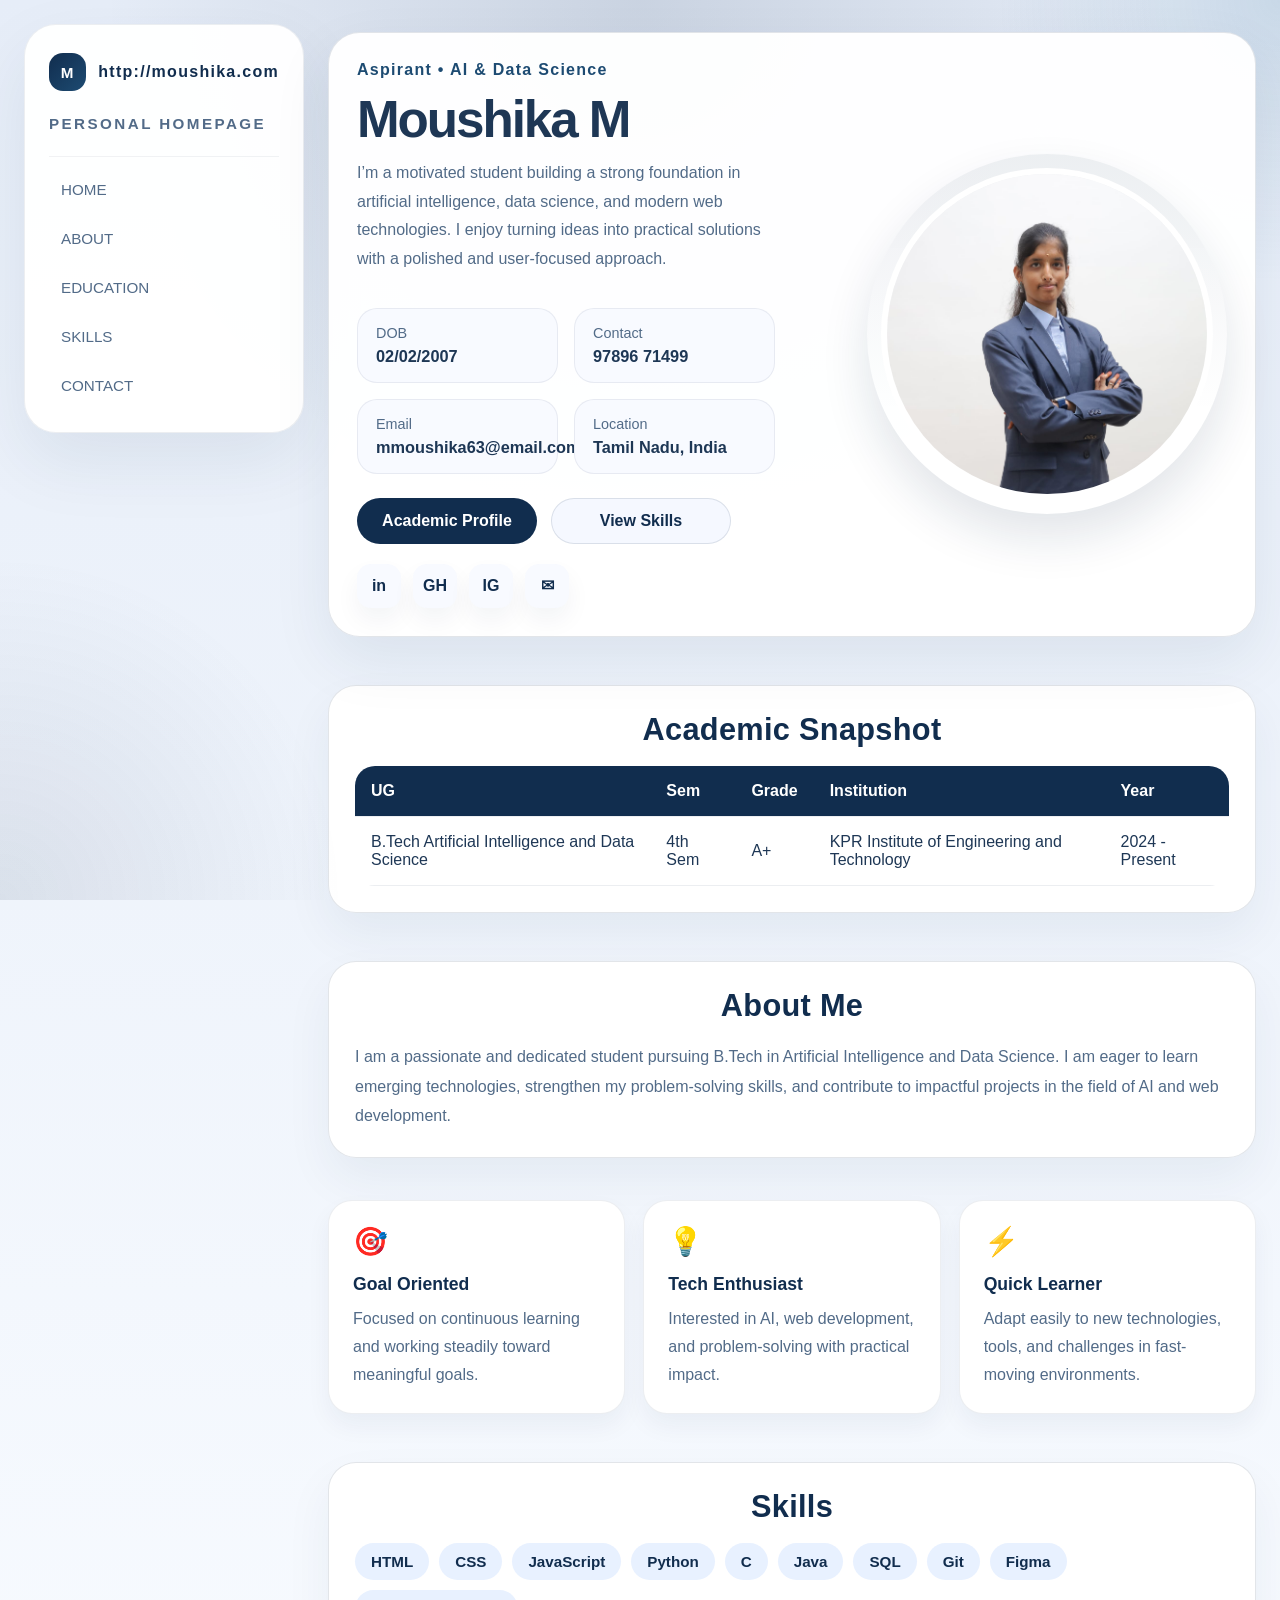
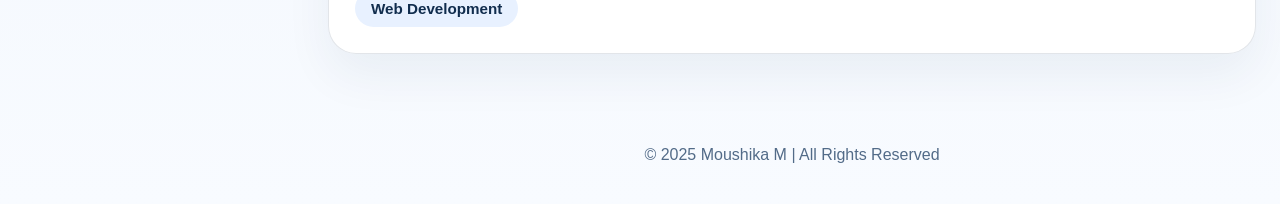
==== index.html @ b2a22f79 "initial" ====
<!DOCTYPE html>
<html lang="en">
<head>
  <meta charset="UTF-8">
  <meta name="viewport" content="width=device-width, initial-scale=1.0, viewport-fit=cover">
  <title>http://moushika.com | Moushika M</title>
  <link rel="canonical" href="http://moushika.com/">
  <meta property="og:url" content="http://moushika.com/">
  <link rel="stylesheet" href="style.css">
</head>
<body>
  <div class="app-shell">
    <aside class="side-panel">
      <div class="brand">
        <span class="brand-icon">M</span>
        <span>http://moushika.com</span>
      </div>
      <div class="profile-title">PERSONAL HOMEPAGE</div>
      <nav class="main-nav">
        <a href="#home">HOME</a>
        <a href="#about">ABOUT</a>
        <a href="#education">EDUCATION</a>
        <a href="#skills">SKILLS</a>
        <a href="#contact">CONTACT</a>
      </nav>
    </aside>

    <main class="page-wrapper">
      <section class="hero" id="home">
        <div class="hero-copy">
          <div class="hero-label">Aspirant • AI & Data Science</div>
          <h1>Moushika M</h1>
          <p class="hero-summary">
            I’m a motivated student building a strong foundation in artificial intelligence,
            data science, and modern web technologies. I enjoy turning ideas into practical
            solutions with a polished and user-focused approach.
          </p>
          <div class="profile-meta">
            <div class="meta-row">
              <span class="meta-title">DOB</span>
              <span class="meta-value">02/02/2007</span>
            </div>
            <div class="meta-row">
              <span class="meta-title">Contact</span>
              <span class="meta-value">97896 71499</span>
            </div>
            <div class="meta-row">
              <span class="meta-title">Email</span>
              <span class="meta-value">mmoushika63@email.com</span>
            </div>
            <div class="meta-row">
              <span class="meta-title">Location</span>
              <span class="meta-value">Tamil Nadu, India</span>
            </div>
          </div>

          <div class="hero-actions">
            <a href="#education" class="button">Academic Profile</a>
            <a href="#skills" class="button button-secondary">View Skills</a>
          </div>

          <div class="social-list">
            <a href="https://www.linkedin.com/in/moushika-m-49454b331?utm_source=share_via&utm_content=profile&utm_medium=member_android" target="_blank" rel="noopener noreferrer" aria-label="LinkedIn">in</a>
            <a href="https://github.com/Moushika652" target="_blank" rel="noopener noreferrer" aria-label="GitHub">GH</a>
            <a href="https://www.instagram.com/" target="_blank" rel="noopener noreferrer" aria-label="Instagram">IG</a>
            <a href="mailto:mmoushika63@email.com" aria-label="Email">✉</a>
          </div>
        </div>

        <div class="hero-photo">
          <div class="photo-frame">
            <img src="profile.jpeg" alt="Profile Picture">
          </div>
        </div>
      </section>

      <section class="education-card" id="education">
        <div class="section-head">
          <h2>Academic Snapshot</h2>
        </div>
        <div class="education-table-wrap">
          <table>
            <thead>
              <tr>
                <th>UG</th>
                <th>Sem</th>
                <th>Grade</th>
                <th>Institution</th>
                <th>Year</th>
              </tr>
            </thead>
            <tbody>
              <tr>
                <td>B.Tech Artificial Intelligence and Data Science</td>
                <td>4th Sem</td>
                <td>A+</td>
                <td>KPR Institute of Engineering and Technology</td>
                <td>2024 - Present</td>
              </tr>
            </tbody>
          </table>
        </div>
      </section>

      <section class="about-card" id="about">
        <div class="section-head">
          <h2>About Me</h2>
        </div>
        <p>
          I am a passionate and dedicated student pursuing B.Tech in Artificial Intelligence and
          Data Science. I am eager to learn emerging technologies, strengthen my problem-solving
          skills, and contribute to impactful projects in the field of AI and web development.
        </p>
      </section>

      <section class="highlights-section">
        <div class="highlight-card">
          <div class="highlight-icon">🎯</div>
          <h3>Goal Oriented</h3>
          <p>Focused on continuous learning and working steadily toward meaningful goals.</p>
        </div>
        <div class="highlight-card">
          <div class="highlight-icon">💡</div>
          <h3>Tech Enthusiast</h3>
          <p>Interested in AI, web development, and problem-solving with practical impact.</p>
        </div>
        <div class="highlight-card">
          <div class="highlight-icon">⚡</div>
          <h3>Quick Learner</h3>
          <p>Adapt easily to new technologies, tools, and challenges in fast-moving environments.</p>
        </div>
      </section>

      <section class="skills-card" id="skills">
        <div class="section-head">
          <h2>Skills</h2>
        </div>
        <div class="skills-list">
          <span>HTML</span>
          <span>CSS</span>
          <span>JavaScript</span>
          <span>Python</span>
          <span>C</span>
          <span>Java</span>
          <span>SQL</span>
          <span>Git</span>
          <span>Figma</span>
          <span>Web Development</span>
        </div>
      </section>

      <footer class="footer" id="contact">
        <p>© 2025 Moushika M | All Rights Reserved</p>
      </footer>
    </main>
  </div>
</body>
</html>
---- style.css ----
﻿* {
  box-sizing: border-box;
}

:root {
  color-scheme: dark;
  --panel: rgba(255, 255, 255, 0.96);
  --panel-strong: #ffffff;
  --accent: #112d4e;
  --accent-soft: #1d4b72;
  --text: #1e3755;
  --muted: #526b88;
  --border: rgba(17, 45, 78, 0.12);
}

html {
  scroll-behavior: smooth;
}

body {
  margin: 0;
  min-height: 100vh;
  background: radial-gradient(circle at top, rgba(29, 53, 87, 0.14), transparent 28%),
              linear-gradient(180deg, #e6edf8 0%, #f8fbff 100%);
  font-family: "Segoe UI", Tahoma, Geneva, Verdana, sans-serif;
  color: var(--text);
}

body::before {
  content: "";
  position: fixed;
  inset: 0;
  background: radial-gradient(circle at top right, rgba(69, 123, 157, 0.18), transparent 18%),
              radial-gradient(circle at bottom left, rgba(29, 53, 87, 0.1), transparent 22%);
  pointer-events: none;
}

.app-shell {
  display: grid;
  grid-template-columns: minmax(220px, 280px) 1fr;
  gap: 24px;
  min-height: 100vh;
  padding: 24px;
  width: 100%;
  max-width: 1440px;
  margin: 0 auto;
}

.side-panel {
  position: sticky;
  top: 24px;
  align-self: start;
  display: flex;
  flex-direction: column;
  justify-content: flex-start;
  gap: 24px;
  padding: 28px 24px;
  border-radius: 32px;
  background: rgba(255, 255, 255, 0.96);
  border: 1px solid rgba(17, 45, 78, 0.08);
  box-shadow: 0 28px 70px rgba(17, 45, 78, 0.08);
}

.brand {
  display: flex;
  align-items: center;
  gap: 12px;
  font-weight: 700;
  letter-spacing: 0.08em;
  color: var(--accent);
  min-width: 180px;
}

.profile-title {
  font-size: 0.95rem;
  font-weight: 700;
  letter-spacing: 0.16em;
  color: var(--muted);
  text-transform: uppercase;
}

.brand-icon {
  display: inline-flex;
  align-items: center;
  justify-content: center;
  width: 38px;
  height: 38px;
  border-radius: 14px;
  background: linear-gradient(135deg, var(--accent), var(--accent-soft));
  color: #fff;
  font-size: 0.95rem;
}

.main-nav {
  display: flex;
  flex-direction: column;
  align-items: flex-start;
  gap: 12px;
  width: 100%;
  padding-top: 14px;
  border-top: 1px solid rgba(17, 45, 78, 0.06);
}

.main-nav a {
  color: var(--muted);
  text-decoration: none;
  font-size: 0.95rem;
  padding: 10px 12px;
  border-radius: 999px;
  transition: background 0.25s ease, color 0.25s ease;
}

.main-nav a:hover,
.main-nav a:focus-visible {
  background: rgba(29, 53, 87, 0.08);
  color: var(--accent);
}

.page-wrapper {
  width: 100%;
  padding: 0;
  display: flex;
  flex-direction: column;
  gap: 24px;
}

.hero {
  display: flex;
  flex-direction: row;
  gap: 32px;
  align-items: center;
  justify-content: space-between;
  padding: 28px;
  border-radius: 32px;
  background: var(--panel);
  border: 1px solid var(--border);
  box-shadow: 0 24px 60px rgba(17, 45, 78, 0.08);
  position: relative;
  z-index: 3;
  margin-top: 8px;
}

.hero-copy {
  display: flex;
  flex-direction: column;
  align-items: flex-start;
  text-align: left;
  flex: 1;
}

.hero-photo {
  display: flex;
  justify-content: flex-end;
  width: min(100%, 420px);
}

.photo-frame {
  width: 100%;
  max-width: 360px;
}

.hero-copy .hero-label {
  display: inline-flex;
  align-items: center;
  gap: 10px;
  margin-bottom: 14px;
  color: var(--accent-soft);
  font-weight: 700;
  letter-spacing: 0.08em;
}

.hero h1 {
  margin: 0 0 12px;
  font-size: clamp(2.6rem, 4vw, 4.1rem);
  line-height: 1.05;
  letter-spacing: -0.04em;
}

.hero-summary {
  margin: 0 0 20px;
  font-size: 1rem;
  line-height: 1.8;
  color: var(--muted);
  max-width: 64ch;
}

.profile-meta {
  display: grid;
  grid-template-columns: repeat(2, minmax(0, 1fr));
  gap: 16px;
  margin: 14px 0 24px;
}

.meta-row {
  display: grid;
  gap: 6px;
  padding: 16px 18px;
  border-radius: 20px;
  background: #f8faff;
  border: 1px solid rgba(29, 53, 87, 0.08);
}

.meta-title {
  color: var(--muted);
  font-size: 0.9rem;
}

.meta-value {
  font-weight: 700;
  font-size: 1.02rem;
}

.hero-actions {
  display: flex;
  gap: 14px;
  flex-wrap: wrap;
  margin-bottom: 20px;
}

.button {
  display: inline-flex;
  align-items: center;
  justify-content: center;
  min-width: 180px;
  padding: 13px 20px;
  border-radius: 999px;
  text-decoration: none;
  font-weight: 700;
  background: var(--accent);
  color: #fff;
  transition: transform 0.25s ease, background 0.25s ease;
}

.button:hover {
  background: #163352;
  transform: translateY(-2px);
}

.button-secondary {
  background: #f5f8ff;
  color: var(--accent);
  border: 1px solid rgba(17, 45, 78, 0.12);
}

.button-secondary:hover {
  background: #e8f1ff;
}

.social-list {
  display: flex;
  flex-wrap: wrap;
  gap: 12px;
}

.social-list a {
  display: inline-flex;
  align-items: center;
  justify-content: center;
  width: 44px;
  height: 44px;
  border-radius: 14px;
  background: #f8faff;
  color: var(--accent);
  text-decoration: none;
  font-weight: 700;
  box-shadow: 0 12px 24px rgba(17, 45, 78, 0.05);
  transition: transform 0.2s ease, box-shadow 0.2s ease;
}

.social-list a:hover,
.social-list a:focus-visible {
  transform: translateY(-2px);
  box-shadow: 0 14px 28px rgba(17, 45, 78, 0.08);
}

.hero-photo {
  display: flex;
  justify-content: flex-end;
  width: min(100%, 420px);
}

.photo-frame {
  width: 100%;
  max-width: 360px;
  aspect-ratio: 1 / 1;
  border-radius: 50%;
  padding: 14px;
  background: linear-gradient(180deg, rgba(29, 53, 87, 0.08), transparent 72%);
  display: grid;
  place-items: center;
  box-shadow: 0 24px 48px rgba(17, 45, 78, 0.12);
}

.photo-frame img {
  width: 100%;
  height: 100%;
  object-fit: cover;
  border-radius: 50%;
  border: 6px solid #fff;
}

.section-head {
  display: flex;
  align-items: center;
  justify-content: center;
  gap: 14px;
  margin-bottom: 18px;
}

.section-head h2 {
  margin: 0;
  font-size: clamp(1.7rem, 2.4vw, 2.1rem);
  letter-spacing: 0.01em;
  color: var(--accent);
}

.education-card,
.about-card,
.skills-card {
  margin-top: 24px;
  padding: 26px;
  background: var(--panel);
  border: 1px solid var(--border);
  border-radius: 28px;
  box-shadow: 0 22px 48px rgba(17, 45, 78, 0.06);
}

.education-table-wrap {
  overflow-x: auto;
  border-radius: 20px;
}

table {
  width: 100%;
  border-collapse: collapse;
  min-width: 0;
}

th,
td {
  padding: 16px;
  text-align: left;
  border-bottom: 1px solid rgba(17, 45, 78, 0.08);
}

th {
  background: var(--accent);
  color: #fff;
  font-weight: 600;
}

td {
  background: #fff;
  color: var(--text);
}

.about-card p {
  margin: 0;
  font-size: 1rem;
  line-height: 1.85;
  color: var(--muted);
}

.highlights-section {
  display: grid;
  grid-template-columns: repeat(3, minmax(0, 1fr));
  gap: 18px;
  margin-top: 18px;
}

.highlight-card {
  padding: 24px;
  border-radius: 24px;
  background: #fff;
  border: 1px solid rgba(17, 45, 78, 0.08);
  box-shadow: 0 12px 24px rgba(17, 45, 78, 0.05);
}

.highlight-icon {
  font-size: 1.75rem;
  margin-bottom: 16px;
}

.highlight-card h3 {
  margin: 0 0 10px;
  font-size: 1.1rem;
  color: var(--accent);
}

.highlight-card p {
  margin: 0;
  color: var(--muted);
  line-height: 1.75;
}

.skills-list {
  display: flex;
  flex-wrap: wrap;
  gap: 10px;
  margin-top: 10px;
}

.skills-list span {
  display: inline-flex;
  align-items: center;
  justify-content: center;
  padding: 10px 16px;
  background: #e8f1ff;
  color: var(--accent);
  border-radius: 999px;
  font-weight: 700;
  font-size: 0.95rem;
}

.footer {
  margin-top: 36px;
  text-align: center;
  padding-top: 16px;
  color: var(--muted);
}

@media (max-width: 1080px) {
  .app-shell {
    grid-template-columns: 1fr;
    padding: 16px;
  }

  .side-panel {
    position: relative;
    top: 0;
    width: 100%;
    max-width: none;
    min-height: auto;
    margin-bottom: 24px;
  }

  .hero {
    flex-direction: column;
    align-items: flex-start;
  }

  .hero-photo {
    max-width: 100%;
    justify-content: center;
  }

  .photo-frame {
    max-width: 320px;
  }

  .profile-meta {
    grid-template-columns: 1fr;
  }

  .education-card,
  .about-card,
  .skills-card,
  .highlights-section {
    margin-left: 0;
  }
}

@media (max-width: 720px) {
  .hero {
    padding: 22px;
  }

  .hero-summary {
    max-width: 100%;
  }

  .main-nav a {
    width: 100%;
    padding: 12px 14px;
  }

  .profile-meta {
    gap: 12px;
  }

  .section-head h2 {
    font-size: 1.6rem;
  }

  .skills-list {
    gap: 8px;
  }

  .photo-frame {
    width: 240px;
  }
}

@media (max-width: 480px) {
  .app-shell {
    padding: 12px;
  }

  .side-panel {
    padding: 20px;
  }

  .hero {
    padding: 20px;
    gap: 20px;
  }

  .button,
  .button-secondary {
    width: 100%;
  }

  .hero h1 {
    font-size: 2rem;
  }

  .photo-frame {
    width: 200px;
  }
}

@media (max-width: 960px) {
  .app-shell {
    display: block;
    padding: 16px;
  }

  .side-panel {
    position: relative;
    top: 0;
    width: 100%;
    margin-bottom: 24px;
  }

  .hero {
    flex-direction: column;
    align-items: flex-start;
  }

  .hero-photo {
    max-width: 100%;
    justify-content: center;
  }

  .photo-frame {
    max-width: 320px;
  }

  .profile-meta {
    grid-template-columns: 1fr;
  }

  .education-card,
  .about-card,
  .skills-card,
  .highlights-section {
    margin-left: 0;
  }
}

@media (max-width: 720px) {
  .main-nav {
    width: 100%;
  }

  .education-card,
  .about-card,
  .skills-card,
  .highlights-section {
    margin-top: 16px;
  }

  .page-wrapper {
    padding: 18px 16px 36px;
  }

  .hero {
    padding: 22px;
  }

  .hero-actions {
    flex-direction: column;
    align-items: stretch;
  }

  .button,
  .button-secondary {
    width: 100%;
  }

  .photo-frame {
    width: 260px;
  }
}

@media (max-width: 560px) {
  .page-wrapper {
    padding: 16px 12px 28px;
  }

  .hero h1 {
    font-size: 2.4rem;
  }

  .section-head h2 {
    font-size: 1.7rem;
  }

  .hero-actions {
    gap: 12px;
  }

  .main-nav a {
    padding: 10px 10px;
    font-size: 0.88rem;
  }

  .photo-frame {
    width: 220px;
  }

  th,
  td {
    padding: 14px 12px;
  }
}

@media (max-width: 480px) {
  .app-shell {
    padding: 12px;
  }

  .side-panel {
    padding: 20px;
  }

  .hero {
    padding: 20px;
    gap: 20px;
  }

  .button,
  .button-secondary {
    width: 100%;
  }

  .hero h1 {
    font-size: 2rem;
  }

  .photo-frame {
    width: 200px;
  }
}
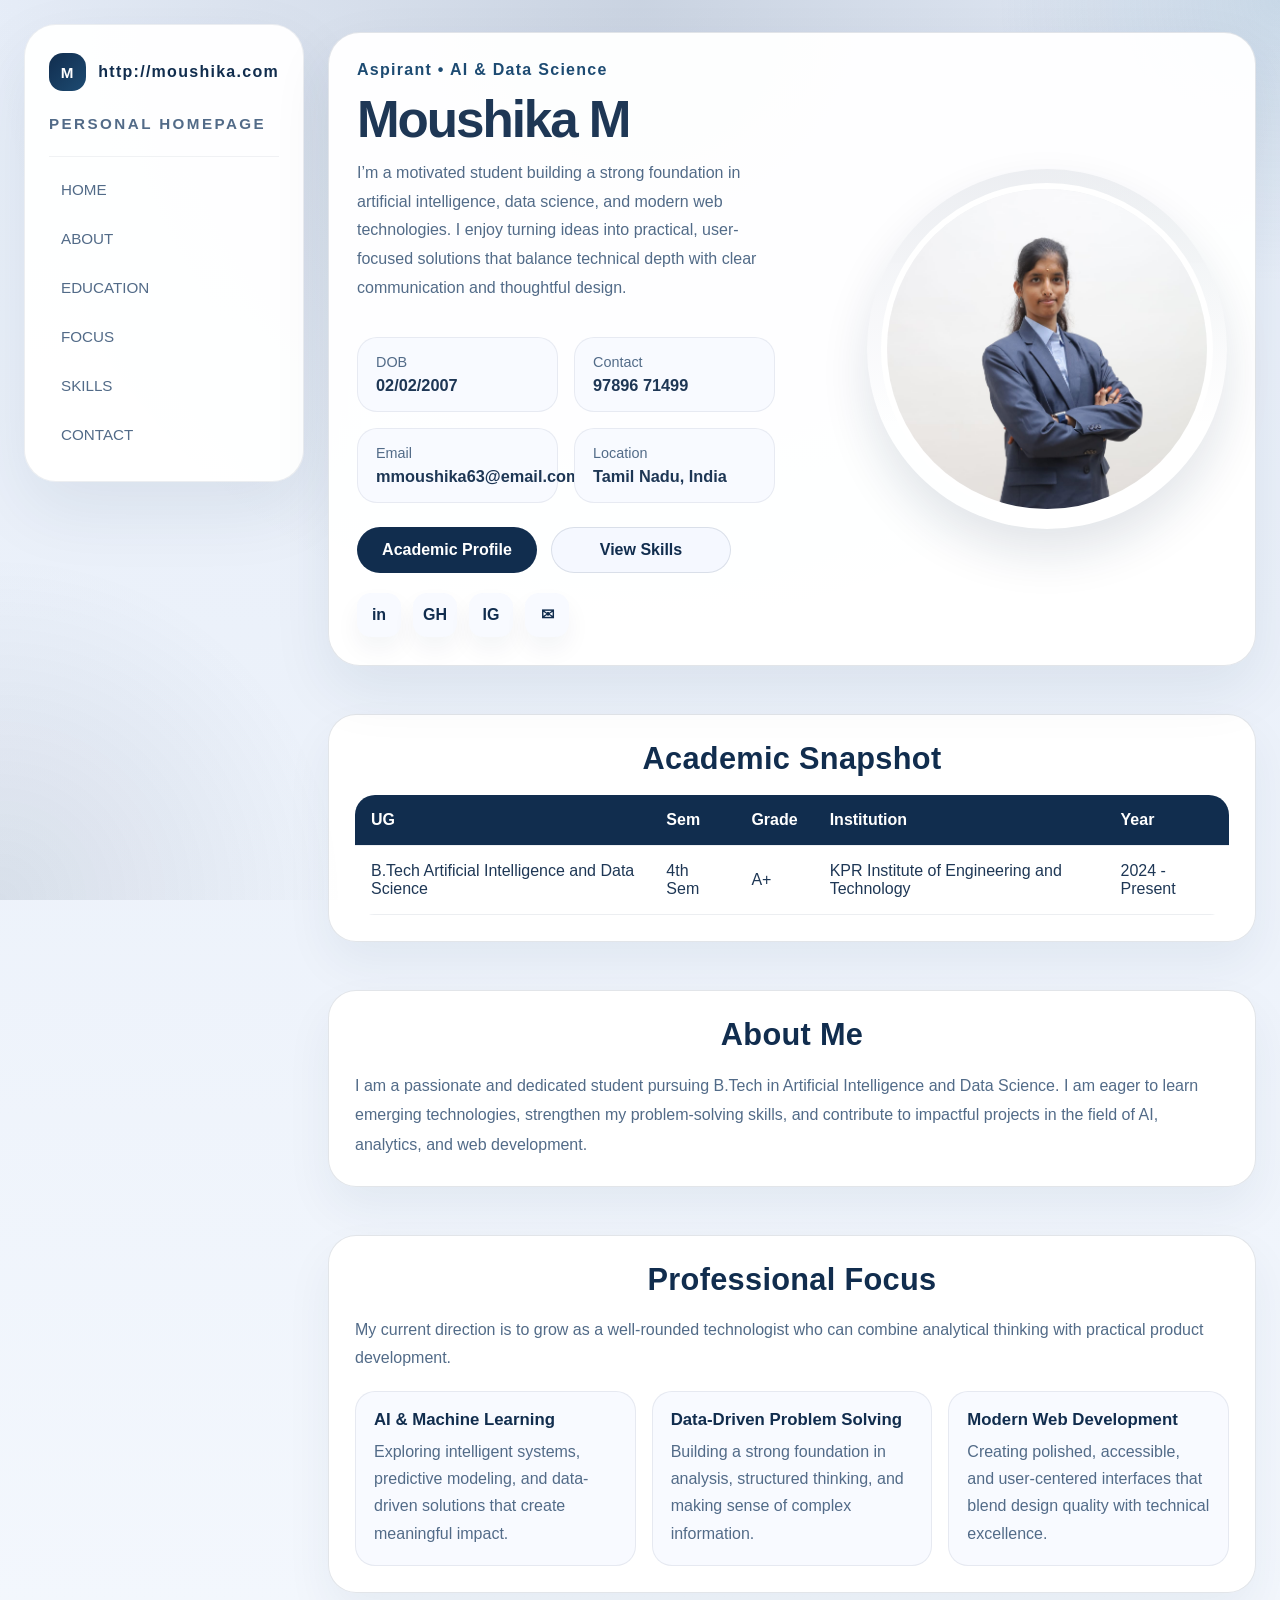
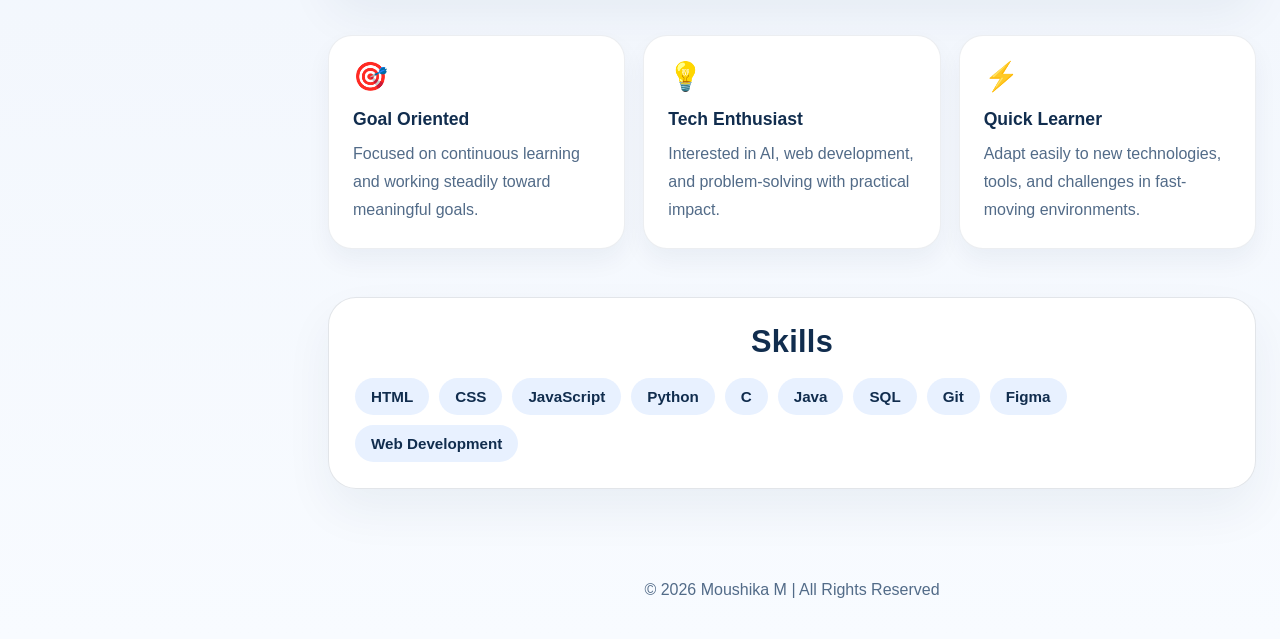
==== commit 22fe4385: "initial" ====
--- a/index.html
+++ b/index.html
@@ -20,6 +20,7 @@
         <a href="#home">HOME</a>
         <a href="#about">ABOUT</a>
         <a href="#education">EDUCATION</a>
+        <a href="#focus">FOCUS</a>
         <a href="#skills">SKILLS</a>
         <a href="#contact">CONTACT</a>
       </nav>
@@ -32,8 +33,9 @@
           <h1>Moushika M</h1>
           <p class="hero-summary">
             I’m a motivated student building a strong foundation in artificial intelligence,
-            data science, and modern web technologies. I enjoy turning ideas into practical
-            solutions with a polished and user-focused approach.
+            data science, and modern web technologies. I enjoy turning ideas into practical,
+            user-focused solutions that balance technical depth with clear communication and
+            thoughtful design.
           </p>
           <div class="profile-meta">
             <div class="meta-row">
@@ -109,8 +111,32 @@
         <p>
           I am a passionate and dedicated student pursuing B.Tech in Artificial Intelligence and
           Data Science. I am eager to learn emerging technologies, strengthen my problem-solving
-          skills, and contribute to impactful projects in the field of AI and web development.
+          skills, and contribute to impactful projects in the field of AI, analytics, and web development.
         </p>
+      </section>
+
+      <section class="focus-card" id="focus">
+        <div class="section-head">
+          <h2>Professional Focus</h2>
+        </div>
+        <p class="focus-intro">
+          My current direction is to grow as a well-rounded technologist who can combine analytical
+          thinking with practical product development.
+        </p>
+        <div class="focus-grid">
+          <article class="focus-item">
+            <h3>AI & Machine Learning</h3>
+            <p>Exploring intelligent systems, predictive modeling, and data-driven solutions that create meaningful impact.</p>
+          </article>
+          <article class="focus-item">
+            <h3>Data-Driven Problem Solving</h3>
+            <p>Building a strong foundation in analysis, structured thinking, and making sense of complex information.</p>
+          </article>
+          <article class="focus-item">
+            <h3>Modern Web Development</h3>
+            <p>Creating polished, accessible, and user-centered interfaces that blend design quality with technical excellence.</p>
+          </article>
+        </div>
       </section>
 
       <section class="highlights-section">
@@ -150,7 +176,7 @@
       </section>
 
       <footer class="footer" id="contact">
-        <p>© 2025 Moushika M | All Rights Reserved</p>
+        <p>© 2026 Moushika M | All Rights Reserved</p>
       </footer>
     </main>
   </div>
--- a/style.css
+++ b/style.css
@@ -316,6 +316,7 @@
 
 .education-card,
 .about-card,
+.focus-card,
 .skills-card {
   margin-top: 24px;
   padding: 26px;
@@ -325,6 +326,37 @@
   box-shadow: 0 22px 48px rgba(17, 45, 78, 0.06);
 }
 
+.focus-intro {
+  margin: 0 0 18px;
+  color: var(--muted);
+  line-height: 1.8;
+}
+
+.focus-grid {
+  display: grid;
+  grid-template-columns: repeat(3, minmax(0, 1fr));
+  gap: 16px;
+}
+
+.focus-item {
+  padding: 18px;
+  border-radius: 20px;
+  background: #f8faff;
+  border: 1px solid rgba(17, 45, 78, 0.08);
+}
+
+.focus-item h3 {
+  margin: 0 0 8px;
+  color: var(--accent);
+  font-size: 1.05rem;
+}
+
+.focus-item p {
+  margin: 0;
+  color: var(--muted);
+  line-height: 1.7;
+}
+
 .education-table-wrap {
   overflow-x: auto;
   border-radius: 20px;
@@ -565,6 +597,7 @@
 
   .education-card,
   .about-card,
+  .focus-card,
   .skills-card,
   .highlights-section {
     margin-top: 16px;
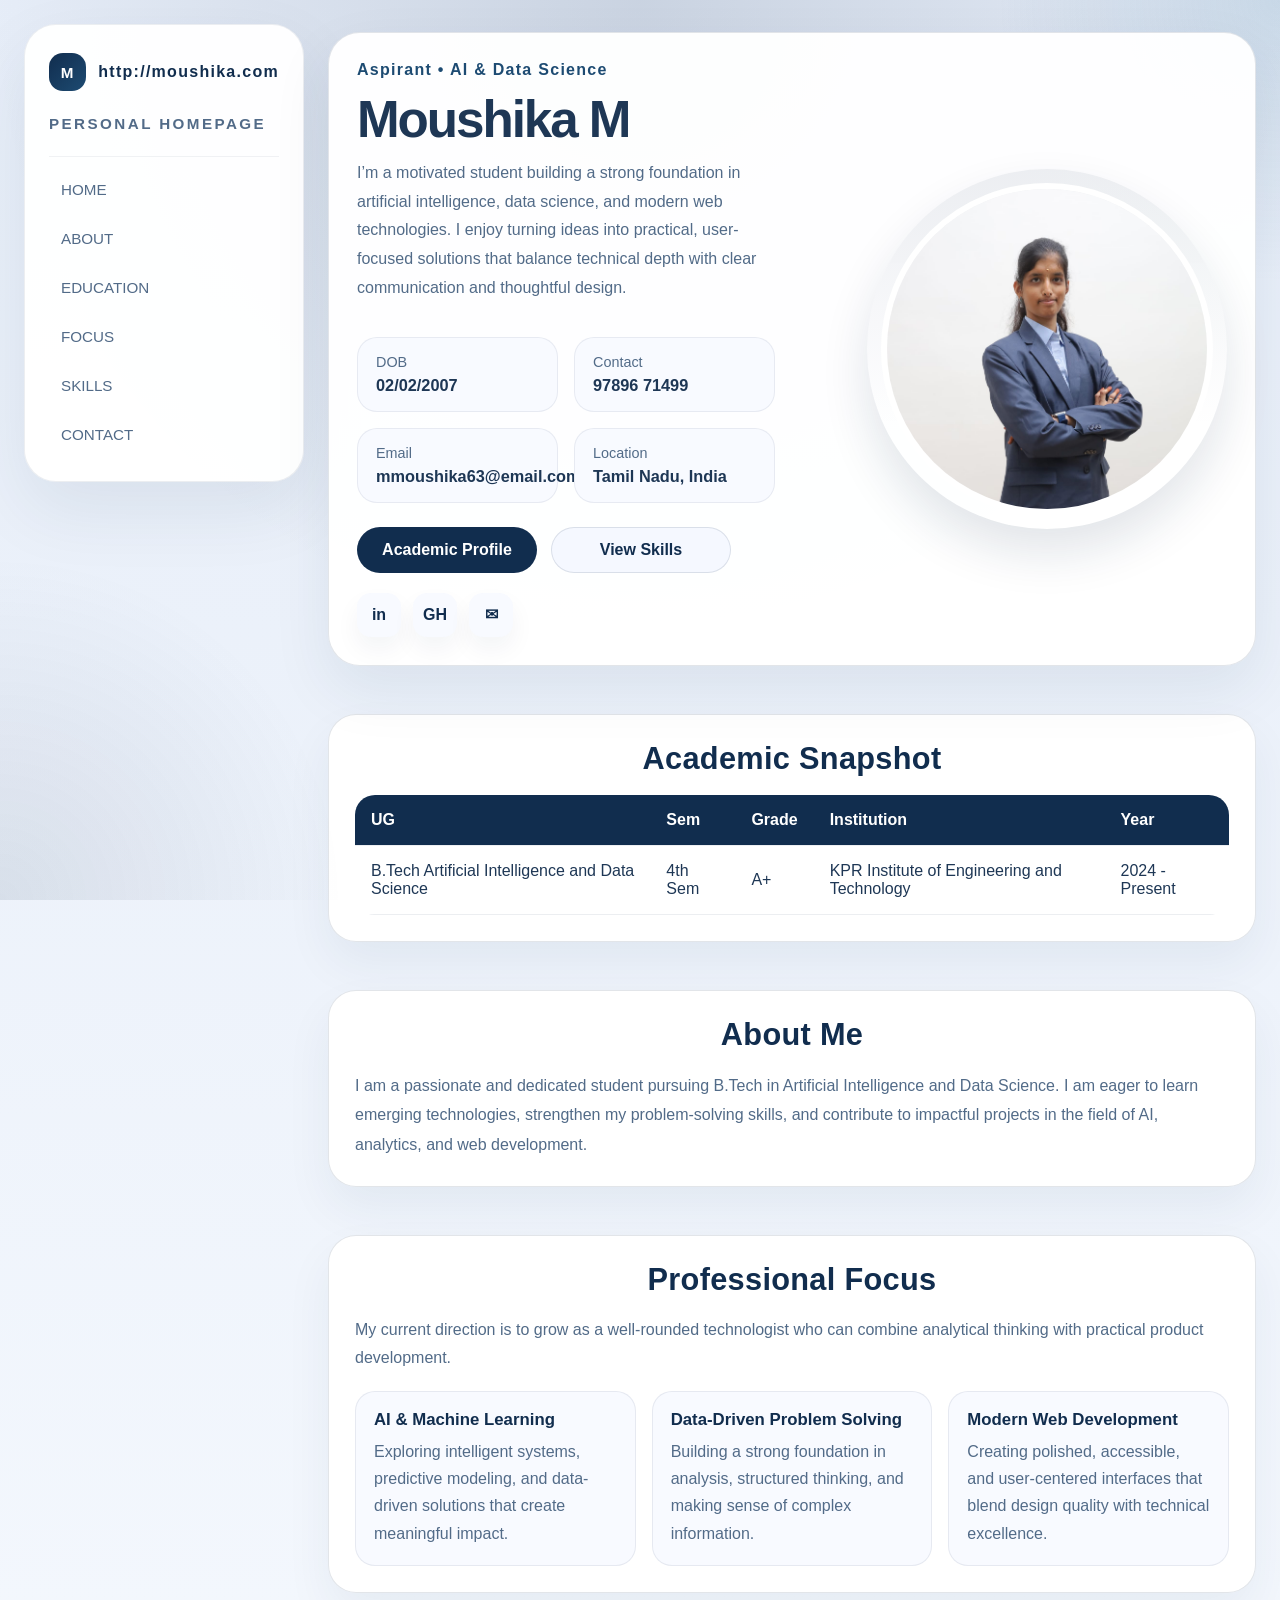
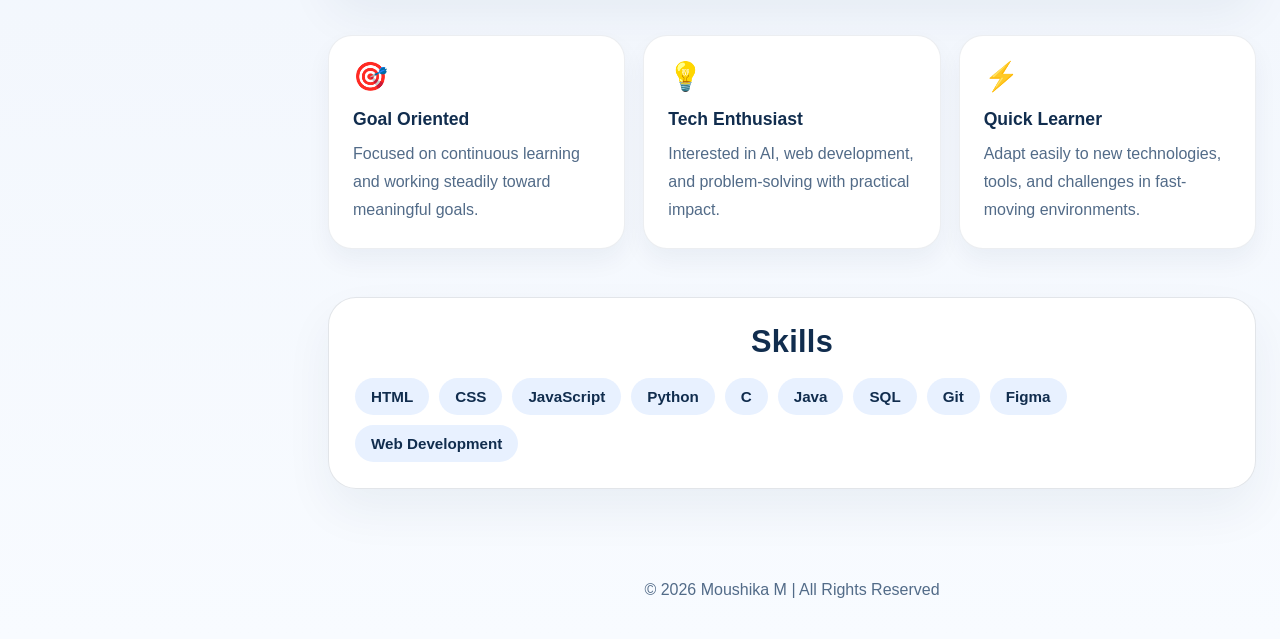
==== commit b706de76: "initial" ====
--- a/index.html
+++ b/index.html
@@ -64,7 +64,6 @@
           <div class="social-list">
             <a href="https://www.linkedin.com/in/moushika-m-49454b331?utm_source=share_via&utm_content=profile&utm_medium=member_android" target="_blank" rel="noopener noreferrer" aria-label="LinkedIn">in</a>
             <a href="https://github.com/Moushika652" target="_blank" rel="noopener noreferrer" aria-label="GitHub">GH</a>
-            <a href="https://www.instagram.com/" target="_blank" rel="noopener noreferrer" aria-label="Instagram">IG</a>
             <a href="mailto:mmoushika63@email.com" aria-label="Email">✉</a>
           </div>
         </div>
--- a/style.css
+++ b/style.css
@@ -493,106 +493,64 @@
 }
 
 @media (max-width: 720px) {
+  .app-shell {
+    padding: 14px;
+    gap: 16px;
+  }
+
+  .side-panel {
+    padding: 20px;
+  }
+
   .hero {
-    padding: 22px;
+    padding: 20px;
+    gap: 22px;
+  }
+
+  .hero-copy,
+  .hero-photo {
+    width: 100%;
+  }
+
+  .hero-photo {
+    order: -1;
+    justify-content: center;
+  }
+
+  .photo-frame {
+    width: min(100%, 280px);
+    margin: 0 auto;
   }
 
   .hero-summary {
     max-width: 100%;
   }
 
-  .main-nav a {
-    width: 100%;
-    padding: 12px 14px;
-  }
-
-  .profile-meta {
+  .hero-actions {
+    flex-direction: column;
+    align-items: stretch;
     gap: 12px;
-  }
-
-  .section-head h2 {
-    font-size: 1.6rem;
-  }
-
-  .skills-list {
-    gap: 8px;
-  }
-
-  .photo-frame {
-    width: 240px;
-  }
-}
-
-@media (max-width: 480px) {
-  .app-shell {
-    padding: 12px;
-  }
-
-  .side-panel {
-    padding: 20px;
-  }
-
-  .hero {
-    padding: 20px;
-    gap: 20px;
   }
 
   .button,
   .button-secondary {
     width: 100%;
-  }
-
-  .hero h1 {
-    font-size: 2rem;
-  }
-
-  .photo-frame {
-    width: 200px;
-  }
-}
-
-@media (max-width: 960px) {
-  .app-shell {
-    display: block;
-    padding: 16px;
-  }
-
-  .side-panel {
-    position: relative;
-    top: 0;
+    min-width: auto;
+  }
+
+  .main-nav {
+    flex-direction: column;
+    gap: 10px;
+    padding-top: 12px;
+  }
+
+  .main-nav a {
     width: 100%;
-    margin-bottom: 24px;
-  }
-
-  .hero {
-    flex-direction: column;
-    align-items: flex-start;
-  }
-
-  .hero-photo {
-    max-width: 100%;
-    justify-content: center;
-  }
-
-  .photo-frame {
-    max-width: 320px;
+    padding: 10px 12px;
   }
 
   .profile-meta {
-    grid-template-columns: 1fr;
-  }
-
-  .education-card,
-  .about-card,
-  .skills-card,
-  .highlights-section {
-    margin-left: 0;
-  }
-}
-
-@media (max-width: 720px) {
-  .main-nav {
-    width: 100%;
+    gap: 12px;
   }
 
   .education-card,
@@ -600,20 +558,67 @@
   .focus-card,
   .skills-card,
   .highlights-section {
-    margin-top: 16px;
+    margin-top: 18px;
   }
 
   .page-wrapper {
-    padding: 18px 16px 36px;
+    padding: 18px 0 36px;
+  }
+
+  .section-head {
+    justify-content: flex-start;
+  }
+
+  .section-head h2 {
+    font-size: 1.6rem;
+  }
+
+  .focus-grid,
+  .highlights-section {
+    grid-template-columns: 1fr;
+  }
+}
+
+@media (max-width: 560px) {
+  .page-wrapper {
+    padding: 16px 0 28px;
+  }
+
+  .hero h1 {
+    font-size: 2.4rem;
+  }
+
+  .main-nav a {
+    flex: 1 1 100%;
+    font-size: 0.92rem;
+  }
+
+  .photo-frame {
+    width: min(100%, 240px);
+  }
+
+  th,
+  td {
+    padding: 14px 12px;
+  }
+}
+
+@media (max-width: 480px) {
+  .app-shell {
+    padding: 12px;
+  }
+
+  .side-panel {
+    padding: 18px;
   }
 
   .hero {
-    padding: 22px;
-  }
-
-  .hero-actions {
-    flex-direction: column;
-    align-items: stretch;
+    padding: 18px;
+    gap: 20px;
+  }
+
+  .hero h1 {
+    font-size: 2rem;
   }
 
   .button,
@@ -622,66 +627,6 @@
   }
 
   .photo-frame {
-    width: 260px;
-  }
-}
-
-@media (max-width: 560px) {
-  .page-wrapper {
-    padding: 16px 12px 28px;
-  }
-
-  .hero h1 {
-    font-size: 2.4rem;
-  }
-
-  .section-head h2 {
-    font-size: 1.7rem;
-  }
-
-  .hero-actions {
-    gap: 12px;
-  }
-
-  .main-nav a {
-    padding: 10px 10px;
-    font-size: 0.88rem;
-  }
-
-  .photo-frame {
-    width: 220px;
-  }
-
-  th,
-  td {
-    padding: 14px 12px;
-  }
-}
-
-@media (max-width: 480px) {
-  .app-shell {
-    padding: 12px;
-  }
-
-  .side-panel {
-    padding: 20px;
-  }
-
-  .hero {
-    padding: 20px;
-    gap: 20px;
-  }
-
-  .button,
-  .button-secondary {
-    width: 100%;
-  }
-
-  .hero h1 {
-    font-size: 2rem;
-  }
-
-  .photo-frame {
-    width: 200px;
-  }
-}
+    width: min(100%, 210px);
+  }
+}
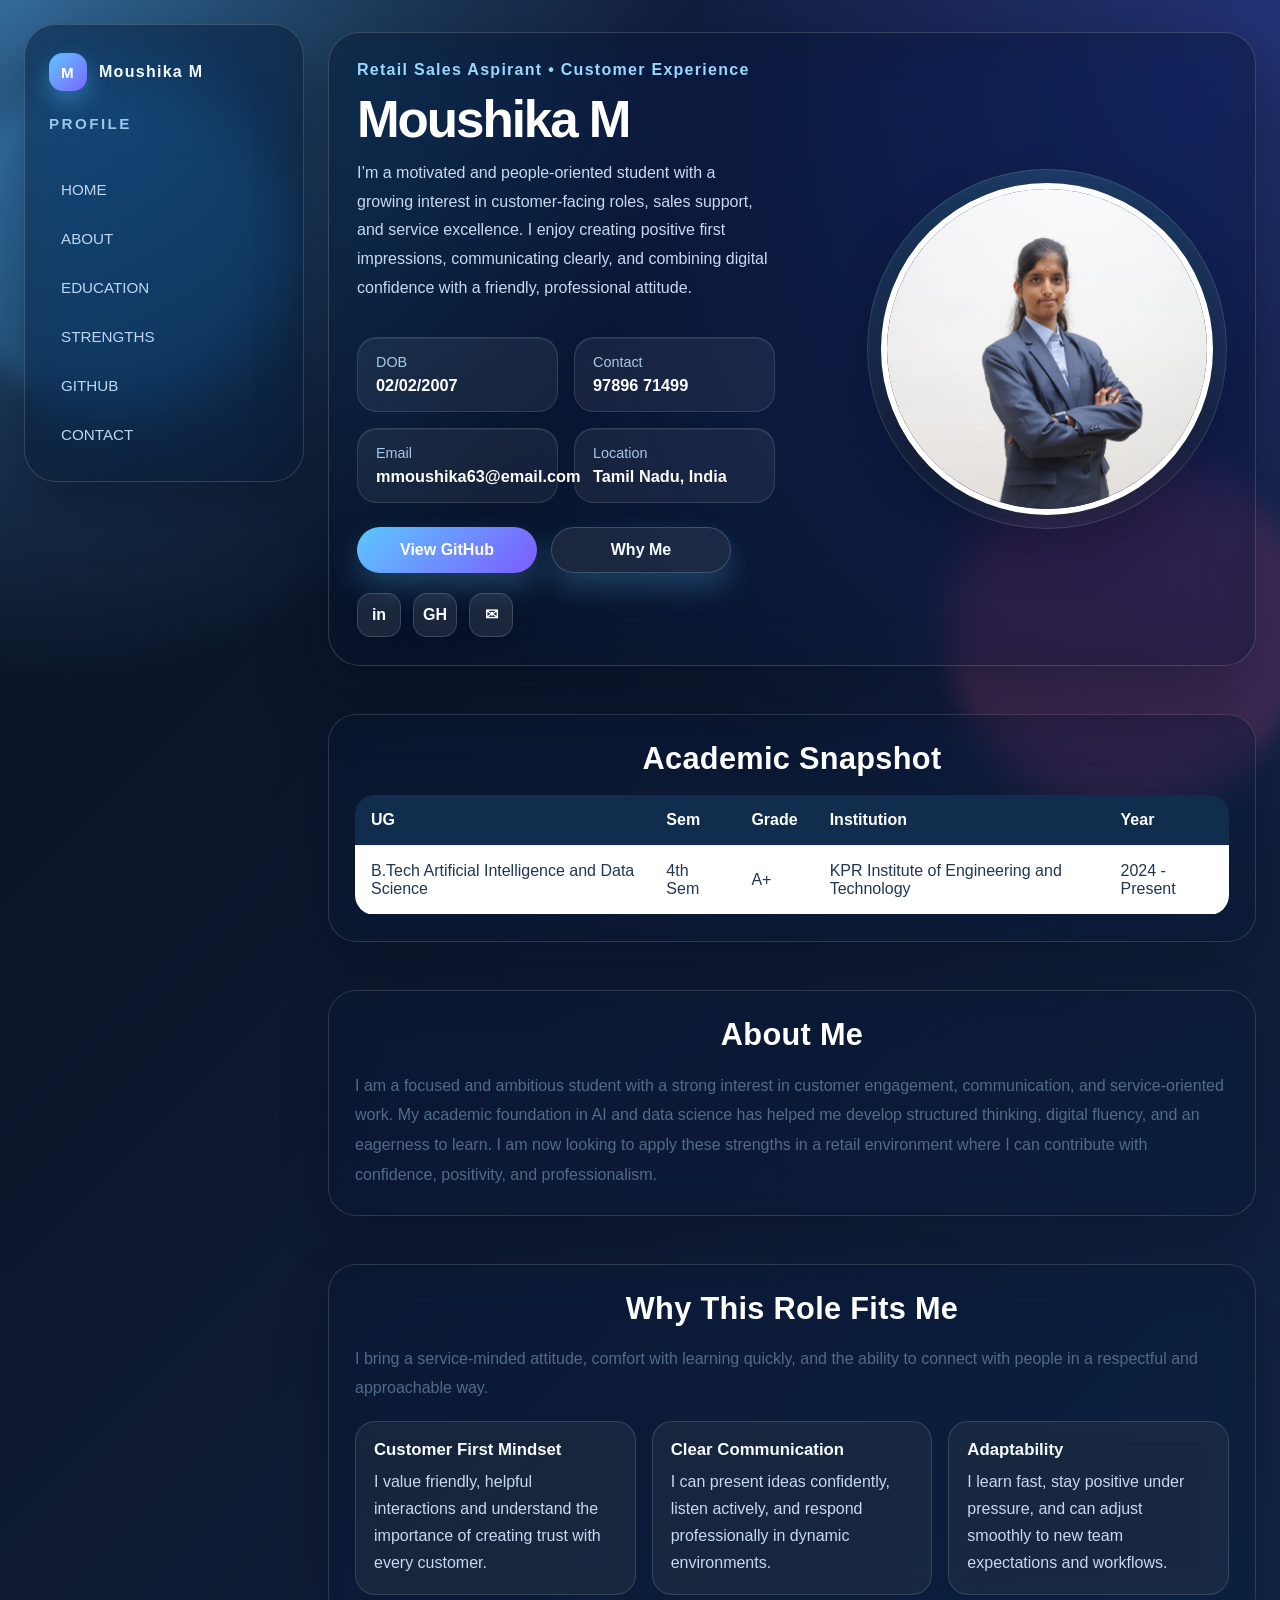
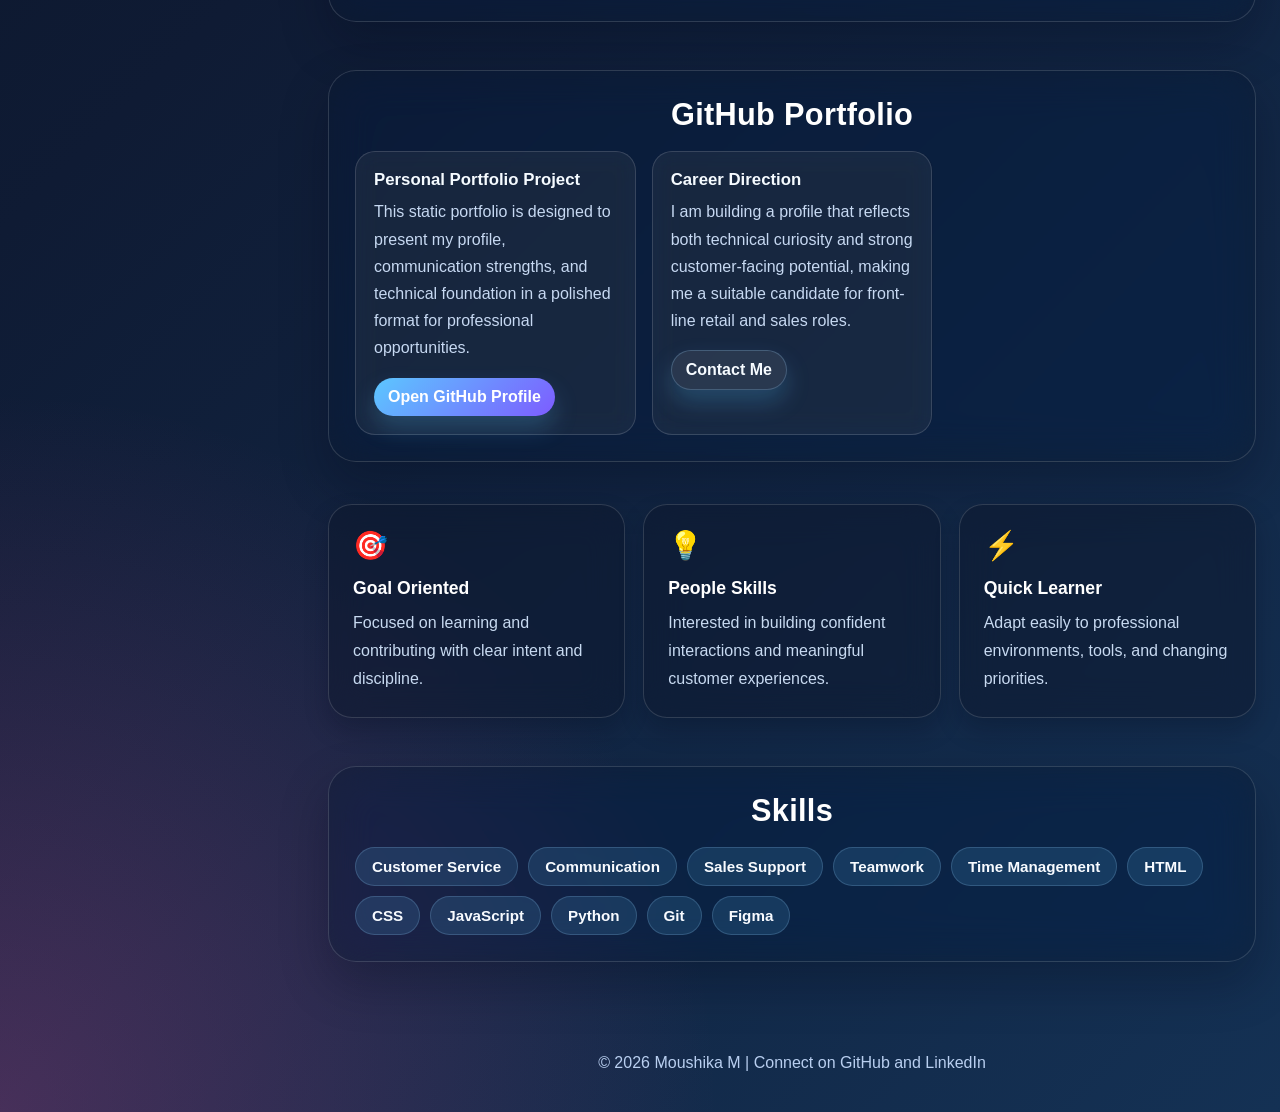
==== commit 50700c57: "initial" ====
--- a/index.html
+++ b/index.html
@@ -13,15 +13,15 @@
     <aside class="side-panel">
       <div class="brand">
         <span class="brand-icon">M</span>
-        <span>http://moushika.com</span>
+        <span>Moushika M</span>
       </div>
-      <div class="profile-title">PERSONAL HOMEPAGE</div>
+      <div class="profile-title">Profile</div>
       <nav class="main-nav">
         <a href="#home">HOME</a>
         <a href="#about">ABOUT</a>
         <a href="#education">EDUCATION</a>
-        <a href="#focus">FOCUS</a>
-        <a href="#skills">SKILLS</a>
+        <a href="#focus">STRENGTHS</a>
+        <a href="#projects">GITHUB</a>
         <a href="#contact">CONTACT</a>
       </nav>
     </aside>
@@ -29,13 +29,12 @@
     <main class="page-wrapper">
       <section class="hero" id="home">
         <div class="hero-copy">
-          <div class="hero-label">Aspirant • AI & Data Science</div>
+          <div class="hero-label">Retail Sales Aspirant • Customer Experience</div>
           <h1>Moushika M</h1>
           <p class="hero-summary">
-            I’m a motivated student building a strong foundation in artificial intelligence,
-            data science, and modern web technologies. I enjoy turning ideas into practical,
-            user-focused solutions that balance technical depth with clear communication and
-            thoughtful design.
+            I’m a motivated and people-oriented student with a growing interest in customer-facing roles,
+            sales support, and service excellence. I enjoy creating positive first impressions,
+            communicating clearly, and combining digital confidence with a friendly, professional attitude.
           </p>
           <div class="profile-meta">
             <div class="meta-row">
@@ -57,8 +56,8 @@
           </div>
 
           <div class="hero-actions">
-            <a href="#education" class="button">Academic Profile</a>
-            <a href="#skills" class="button button-secondary">View Skills</a>
+            <a href="https://github.com/Moushika652" class="button" target="_blank" rel="noopener noreferrer">View GitHub</a>
+            <a href="#focus" class="button button-secondary">Why Me</a>
           </div>
 
           <div class="social-list">
@@ -108,32 +107,57 @@
           <h2>About Me</h2>
         </div>
         <p>
-          I am a passionate and dedicated student pursuing B.Tech in Artificial Intelligence and
-          Data Science. I am eager to learn emerging technologies, strengthen my problem-solving
-          skills, and contribute to impactful projects in the field of AI, analytics, and web development.
+          I am a focused and ambitious student with a strong interest in customer engagement,
+          communication, and service-oriented work. My academic foundation in AI and data science
+          has helped me develop structured thinking, digital fluency, and an eagerness to learn.
+          I am now looking to apply these strengths in a retail environment where I can contribute
+          with confidence, positivity, and professionalism.
         </p>
       </section>
 
       <section class="focus-card" id="focus">
         <div class="section-head">
-          <h2>Professional Focus</h2>
+          <h2>Why This Role Fits Me</h2>
         </div>
         <p class="focus-intro">
-          My current direction is to grow as a well-rounded technologist who can combine analytical
-          thinking with practical product development.
+          I bring a service-minded attitude, comfort with learning quickly, and the ability to connect with people in a respectful and approachable way.
         </p>
         <div class="focus-grid">
           <article class="focus-item">
-            <h3>AI & Machine Learning</h3>
-            <p>Exploring intelligent systems, predictive modeling, and data-driven solutions that create meaningful impact.</p>
+            <h3>Customer First Mindset</h3>
+            <p>I value friendly, helpful interactions and understand the importance of creating trust with every customer.</p>
           </article>
           <article class="focus-item">
-            <h3>Data-Driven Problem Solving</h3>
-            <p>Building a strong foundation in analysis, structured thinking, and making sense of complex information.</p>
+            <h3>Clear Communication</h3>
+            <p>I can present ideas confidently, listen actively, and respond professionally in dynamic environments.</p>
           </article>
           <article class="focus-item">
-            <h3>Modern Web Development</h3>
-            <p>Creating polished, accessible, and user-centered interfaces that blend design quality with technical excellence.</p>
+            <h3>Adaptability</h3>
+            <p>I learn fast, stay positive under pressure, and can adjust smoothly to new team expectations and workflows.</p>
+          </article>
+        </div>
+      </section>
+
+      <section class="projects-card" id="projects">
+        <div class="section-head">
+          <h2>GitHub Portfolio</h2>
+        </div>
+        <div class="projects-grid">
+          <article class="project-card">
+            <h3>Personal Portfolio Project</h3>
+            <p>
+              This static portfolio is designed to present my profile, communication strengths,
+              and technical foundation in a polished format for professional opportunities.
+            </p>
+            <a href="https://github.com/Moushika652" class="project-link" target="_blank" rel="noopener noreferrer">Open GitHub Profile</a>
+          </article>
+          <article class="project-card">
+            <h3>Career Direction</h3>
+            <p>
+              I am building a profile that reflects both technical curiosity and strong customer-facing potential,
+              making me a suitable candidate for front-line retail and sales roles.
+            </p>
+            <a href="#contact" class="project-link project-link-secondary">Contact Me</a>
           </article>
         </div>
       </section>
@@ -142,17 +166,17 @@
         <div class="highlight-card">
           <div class="highlight-icon">🎯</div>
           <h3>Goal Oriented</h3>
-          <p>Focused on continuous learning and working steadily toward meaningful goals.</p>
+          <p>Focused on learning and contributing with clear intent and discipline.</p>
         </div>
         <div class="highlight-card">
           <div class="highlight-icon">💡</div>
-          <h3>Tech Enthusiast</h3>
-          <p>Interested in AI, web development, and problem-solving with practical impact.</p>
+          <h3>People Skills</h3>
+          <p>Interested in building confident interactions and meaningful customer experiences.</p>
         </div>
         <div class="highlight-card">
           <div class="highlight-icon">⚡</div>
           <h3>Quick Learner</h3>
-          <p>Adapt easily to new technologies, tools, and challenges in fast-moving environments.</p>
+          <p>Adapt easily to professional environments, tools, and changing priorities.</p>
         </div>
       </section>
 
@@ -161,21 +185,22 @@
           <h2>Skills</h2>
         </div>
         <div class="skills-list">
+          <span>Customer Service</span>
+          <span>Communication</span>
+          <span>Sales Support</span>
+          <span>Teamwork</span>
+          <span>Time Management</span>
           <span>HTML</span>
           <span>CSS</span>
           <span>JavaScript</span>
           <span>Python</span>
-          <span>C</span>
-          <span>Java</span>
-          <span>SQL</span>
           <span>Git</span>
           <span>Figma</span>
-          <span>Web Development</span>
         </div>
       </section>
 
       <footer class="footer" id="contact">
-        <p>© 2026 Moushika M | All Rights Reserved</p>
+        <p>© 2026 Moushika M | Connect on GitHub and LinkedIn</p>
       </footer>
     </main>
   </div>
--- a/style.css
+++ b/style.css
@@ -20,19 +20,53 @@
 body {
   margin: 0;
   min-height: 100vh;
-  background: radial-gradient(circle at top, rgba(29, 53, 87, 0.14), transparent 28%),
-              linear-gradient(180deg, #e6edf8 0%, #f8fbff 100%);
+  background:
+    radial-gradient(circle at top left, rgba(87, 182, 255, 0.55), transparent 23%),
+    radial-gradient(circle at top right, rgba(78, 104, 255, 0.34), transparent 30%),
+    radial-gradient(circle at bottom left, rgba(232, 83, 164, 0.25), transparent 24%),
+    linear-gradient(135deg, #07101f 0%, #0f1b34 46%, #143154 100%);
   font-family: "Segoe UI", Tahoma, Geneva, Verdana, sans-serif;
-  color: var(--text);
-}
-
-body::before {
+  color: #ecf5ff;
+  overflow-x: hidden;
+}
+
+body::before,
+body::after {
   content: "";
   position: fixed;
-  inset: 0;
-  background: radial-gradient(circle at top right, rgba(69, 123, 157, 0.18), transparent 18%),
-              radial-gradient(circle at bottom left, rgba(29, 53, 87, 0.1), transparent 22%);
+  inset: auto;
+  border-radius: 50%;
+  filter: blur(12px);
   pointer-events: none;
+  z-index: 0;
+}
+
+body::before {
+  top: 8%;
+  left: -4%;
+  width: 340px;
+  height: 340px;
+  background: rgba(72, 176, 255, 0.24);
+  animation: floatBlob 10s ease-in-out infinite;
+}
+
+body::after {
+  right: -2%;
+  bottom: 10%;
+  width: 360px;
+  height: 360px;
+  background: rgba(255, 91, 154, 0.18);
+  animation: floatBlob 13s ease-in-out infinite reverse;
+}
+
+@keyframes floatBlob {
+  0%,
+  100% {
+    transform: translate3d(0, 0, 0) scale(1);
+  }
+  50% {
+    transform: translate3d(18px, -20px, 0) scale(1.08);
+  }
 }
 
 .app-shell {
@@ -44,6 +78,8 @@
   width: 100%;
   max-width: 1440px;
   margin: 0 auto;
+  position: relative;
+  z-index: 1;
 }
 
 .side-panel {
@@ -56,9 +92,17 @@
   gap: 24px;
   padding: 28px 24px;
   border-radius: 32px;
-  background: rgba(255, 255, 255, 0.96);
-  border: 1px solid rgba(17, 45, 78, 0.08);
-  box-shadow: 0 28px 70px rgba(17, 45, 78, 0.08);
+  background: rgba(12, 22, 42, 0.48);
+  border: 1px solid rgba(255, 255, 255, 0.16);
+  box-shadow: 0 24px 54px rgba(3, 8, 26, 0.38);
+  backdrop-filter: blur(24px) saturate(140%);
+  -webkit-backdrop-filter: blur(24px) saturate(140%);
+  transition: transform 0.25s ease, box-shadow 0.25s ease;
+}
+
+.side-panel:hover {
+  transform: translateY(-4px);
+  box-shadow: 0 30px 70px rgba(3, 8, 26, 0.52);
 }
 
 .brand {
@@ -67,7 +111,7 @@
   gap: 12px;
   font-weight: 700;
   letter-spacing: 0.08em;
-  color: var(--accent);
+  color: #f4fbff;
   min-width: 180px;
 }
 
@@ -75,7 +119,7 @@
   font-size: 0.95rem;
   font-weight: 700;
   letter-spacing: 0.16em;
-  color: var(--muted);
+  color: #9cc4ef;
   text-transform: uppercase;
 }
 
@@ -86,9 +130,10 @@
   width: 38px;
   height: 38px;
   border-radius: 14px;
-  background: linear-gradient(135deg, var(--accent), var(--accent-soft));
+  background: linear-gradient(135deg, #61c4ff, #7b67ff);
   color: #fff;
   font-size: 0.95rem;
+  box-shadow: 0 10px 22px rgba(97, 196, 255, 0.36);
 }
 
 .main-nav {
@@ -102,18 +147,19 @@
 }
 
 .main-nav a {
-  color: var(--muted);
+  color: #bcd6f3;
   text-decoration: none;
   font-size: 0.95rem;
   padding: 10px 12px;
   border-radius: 999px;
-  transition: background 0.25s ease, color 0.25s ease;
+  transition: background 0.25s ease, color 0.25s ease, transform 0.25s ease;
 }
 
 .main-nav a:hover,
 .main-nav a:focus-visible {
-  background: rgba(29, 53, 87, 0.08);
-  color: var(--accent);
+  background: rgba(97, 196, 255, 0.16);
+  color: #ffffff;
+  transform: translateX(4px);
 }
 
 .page-wrapper {
@@ -132,12 +178,20 @@
   justify-content: space-between;
   padding: 28px;
   border-radius: 32px;
-  background: var(--panel);
-  border: 1px solid var(--border);
-  box-shadow: 0 24px 60px rgba(17, 45, 78, 0.08);
+  background: rgba(11, 20, 37, 0.46);
+  border: 1px solid rgba(255, 255, 255, 0.16);
+  box-shadow: 0 26px 68px rgba(3, 8, 26, 0.38);
+  backdrop-filter: blur(24px) saturate(150%);
+  -webkit-backdrop-filter: blur(24px) saturate(150%);
   position: relative;
   z-index: 3;
   margin-top: 8px;
+  transition: transform 0.25s ease, box-shadow 0.25s ease;
+}
+
+.hero:hover {
+  transform: translateY(-3px);
+  box-shadow: 0 34px 80px rgba(3, 8, 26, 0.48);
 }
 
 .hero-copy {
@@ -164,7 +218,7 @@
   align-items: center;
   gap: 10px;
   margin-bottom: 14px;
-  color: var(--accent-soft);
+  color: #9ad7ff;
   font-weight: 700;
   letter-spacing: 0.08em;
 }
@@ -174,13 +228,14 @@
   font-size: clamp(2.6rem, 4vw, 4.1rem);
   line-height: 1.05;
   letter-spacing: -0.04em;
+  color: #ffffff;
 }
 
 .hero-summary {
   margin: 0 0 20px;
   font-size: 1rem;
   line-height: 1.8;
-  color: var(--muted);
+  color: #c8daf1;
   max-width: 64ch;
 }
 
@@ -196,18 +251,20 @@
   gap: 6px;
   padding: 16px 18px;
   border-radius: 20px;
-  background: #f8faff;
-  border: 1px solid rgba(29, 53, 87, 0.08);
+  background: rgba(255, 255, 255, 0.06);
+  border: 1px solid rgba(255, 255, 255, 0.12);
+  box-shadow: inset 0 1px 0 rgba(255, 255, 255, 0.08);
 }
 
 .meta-title {
-  color: var(--muted);
+  color: #a8c8ea;
   font-size: 0.9rem;
 }
 
 .meta-value {
   font-weight: 700;
   font-size: 1.02rem;
+  color: #ffffff;
 }
 
 .hero-actions {
@@ -226,24 +283,26 @@
   border-radius: 999px;
   text-decoration: none;
   font-weight: 700;
-  background: var(--accent);
+  background: linear-gradient(135deg, #5cc7ff, #7d5cff);
   color: #fff;
-  transition: transform 0.25s ease, background 0.25s ease;
+  box-shadow: 0 14px 30px rgba(92, 199, 255, 0.24);
+  transition: transform 0.25s ease, filter 0.25s ease, box-shadow 0.25s ease;
 }
 
 .button:hover {
-  background: #163352;
-  transform: translateY(-2px);
+  filter: brightness(1.08);
+  transform: translateY(-2px) scale(1.01);
+  box-shadow: 0 18px 34px rgba(92, 199, 255, 0.34);
 }
 
 .button-secondary {
-  background: #f5f8ff;
-  color: var(--accent);
-  border: 1px solid rgba(17, 45, 78, 0.12);
+  background: rgba(255, 255, 255, 0.08);
+  color: #f3fbff;
+  border: 1px solid rgba(159, 212, 255, 0.24);
 }
 
 .button-secondary:hover {
-  background: #e8f1ff;
+  background: rgba(255, 255, 255, 0.14);
 }
 
 .social-list {
@@ -259,18 +318,21 @@
   width: 44px;
   height: 44px;
   border-radius: 14px;
-  background: #f8faff;
-  color: var(--accent);
+  background: rgba(255, 255, 255, 0.08);
+  color: #f8fbff;
   text-decoration: none;
   font-weight: 700;
-  box-shadow: 0 12px 24px rgba(17, 45, 78, 0.05);
-  transition: transform 0.2s ease, box-shadow 0.2s ease;
+  border: 1px solid rgba(255, 255, 255, 0.16);
+  box-shadow: 0 12px 24px rgba(3, 8, 26, 0.24);
+  backdrop-filter: blur(14px);
+  transition: transform 0.2s ease, box-shadow 0.2s ease, background 0.2s ease;
 }
 
 .social-list a:hover,
 .social-list a:focus-visible {
   transform: translateY(-2px);
-  box-shadow: 0 14px 28px rgba(17, 45, 78, 0.08);
+  background: rgba(92, 199, 255, 0.18);
+  box-shadow: 0 14px 28px rgba(3, 8, 26, 0.34);
 }
 
 .hero-photo {
@@ -285,10 +347,11 @@
   aspect-ratio: 1 / 1;
   border-radius: 50%;
   padding: 14px;
-  background: linear-gradient(180deg, rgba(29, 53, 87, 0.08), transparent 72%);
+  background: linear-gradient(180deg, rgba(92, 199, 255, 0.18), rgba(255, 255, 255, 0.04) 72%);
   display: grid;
   place-items: center;
-  box-shadow: 0 24px 48px rgba(17, 45, 78, 0.12);
+  box-shadow: 0 24px 48px rgba(3, 8, 26, 0.28), inset 0 0 0 1px rgba(255, 255, 255, 0.12);
+  backdrop-filter: blur(16px);
 }
 
 .photo-frame img {
@@ -311,19 +374,33 @@
   margin: 0;
   font-size: clamp(1.7rem, 2.4vw, 2.1rem);
   letter-spacing: 0.01em;
-  color: var(--accent);
+  color: #ffffff;
 }
 
 .education-card,
 .about-card,
 .focus-card,
+.projects-card,
 .skills-card {
   margin-top: 24px;
   padding: 26px;
-  background: var(--panel);
-  border: 1px solid var(--border);
+  background: rgba(13, 24, 45, 0.42);
+  border: 1px solid rgba(255, 255, 255, 0.14);
   border-radius: 28px;
-  box-shadow: 0 22px 48px rgba(17, 45, 78, 0.06);
+  box-shadow: 0 22px 48px rgba(3, 8, 26, 0.28);
+  backdrop-filter: blur(22px) saturate(140%);
+  -webkit-backdrop-filter: blur(22px) saturate(140%);
+  transition: transform 0.25s ease, box-shadow 0.25s ease;
+}
+
+.education-card:hover,
+.about-card:hover,
+.focus-card:hover,
+.projects-card:hover,
+.skills-card:hover,
+.highlight-card:hover {
+  transform: translateY(-3px);
+  box-shadow: 0 28px 58px rgba(3, 8, 26, 0.4);
 }
 
 .focus-intro {
@@ -332,29 +409,52 @@
   line-height: 1.8;
 }
 
-.focus-grid {
+.focus-grid,
+.projects-grid {
   display: grid;
   grid-template-columns: repeat(3, minmax(0, 1fr));
   gap: 16px;
 }
 
-.focus-item {
+.focus-item,
+.project-card {
   padding: 18px;
   border-radius: 20px;
-  background: #f8faff;
-  border: 1px solid rgba(17, 45, 78, 0.08);
-}
-
-.focus-item h3 {
+  background: rgba(255, 255, 255, 0.055);
+  border: 1px solid rgba(255, 255, 255, 0.14);
+  backdrop-filter: blur(12px);
+}
+
+.focus-item h3,
+.project-card h3 {
   margin: 0 0 8px;
-  color: var(--accent);
+  color: #f5fbff;
   font-size: 1.05rem;
 }
 
-.focus-item p {
+.focus-item p,
+.project-card p {
   margin: 0;
-  color: var(--muted);
+  color: #c7d9f2;
   line-height: 1.7;
+}
+
+.project-link {
+  display: inline-flex;
+  margin-top: 16px;
+  padding: 10px 14px;
+  border-radius: 999px;
+  background: linear-gradient(135deg, #5cc7ff, #7d5cff);
+  color: #fff;
+  text-decoration: none;
+  font-weight: 700;
+  box-shadow: 0 12px 24px rgba(92, 199, 255, 0.22);
+}
+
+.project-link-secondary {
+  background: rgba(255, 255, 255, 0.08);
+  color: #f6fbff;
+  border: 1px solid rgba(159, 212, 255, 0.24);
 }
 
 .education-table-wrap {
@@ -403,9 +503,11 @@
 .highlight-card {
   padding: 24px;
   border-radius: 24px;
-  background: #fff;
-  border: 1px solid rgba(17, 45, 78, 0.08);
-  box-shadow: 0 12px 24px rgba(17, 45, 78, 0.05);
+  background: rgba(12, 22, 42, 0.44);
+  border: 1px solid rgba(255, 255, 255, 0.14);
+  box-shadow: 0 12px 24px rgba(3, 8, 26, 0.24);
+  backdrop-filter: blur(18px);
+  transition: transform 0.25s ease, box-shadow 0.25s ease;
 }
 
 .highlight-icon {
@@ -416,12 +518,12 @@
 .highlight-card h3 {
   margin: 0 0 10px;
   font-size: 1.1rem;
-  color: var(--accent);
+  color: #ffffff;
 }
 
 .highlight-card p {
   margin: 0;
-  color: var(--muted);
+  color: #c8daf1;
   line-height: 1.75;
 }
 
@@ -437,18 +539,19 @@
   align-items: center;
   justify-content: center;
   padding: 10px 16px;
-  background: #e8f1ff;
-  color: var(--accent);
+  background: rgba(92, 199, 255, 0.14);
+  color: #f8fbff;
   border-radius: 999px;
   font-weight: 700;
   font-size: 0.95rem;
+  border: 1px solid rgba(159, 212, 255, 0.2);
 }
 
 .footer {
   margin-top: 36px;
   text-align: center;
   padding-top: 16px;
-  color: var(--muted);
+  color: #b9cff0;
 }
 
 @media (max-width: 1080px) {
@@ -486,6 +589,7 @@
 
   .education-card,
   .about-card,
+  .projects-card,
   .skills-card,
   .highlights-section {
     margin-left: 0;
@@ -556,6 +660,7 @@
   .education-card,
   .about-card,
   .focus-card,
+  .projects-card,
   .skills-card,
   .highlights-section {
     margin-top: 18px;
@@ -574,6 +679,7 @@
   }
 
   .focus-grid,
+  .projects-grid,
   .highlights-section {
     grid-template-columns: 1fr;
   }
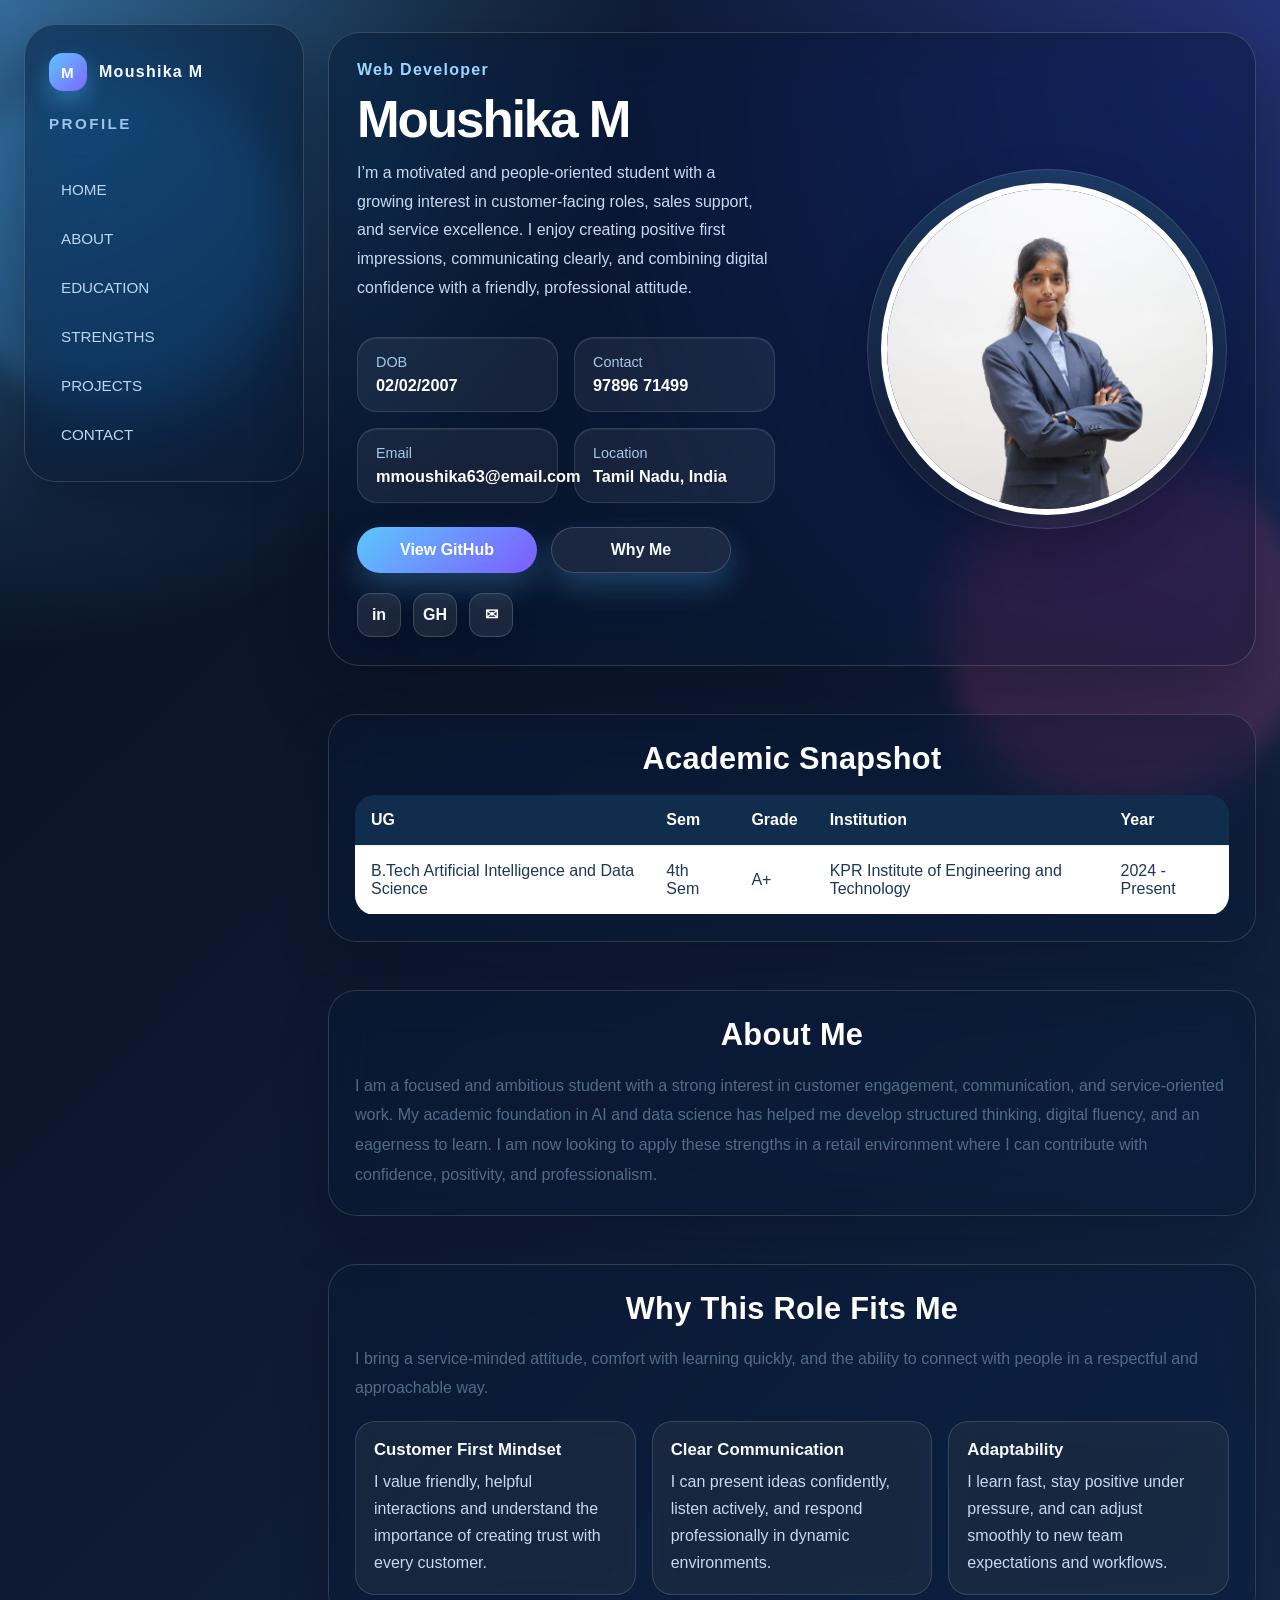
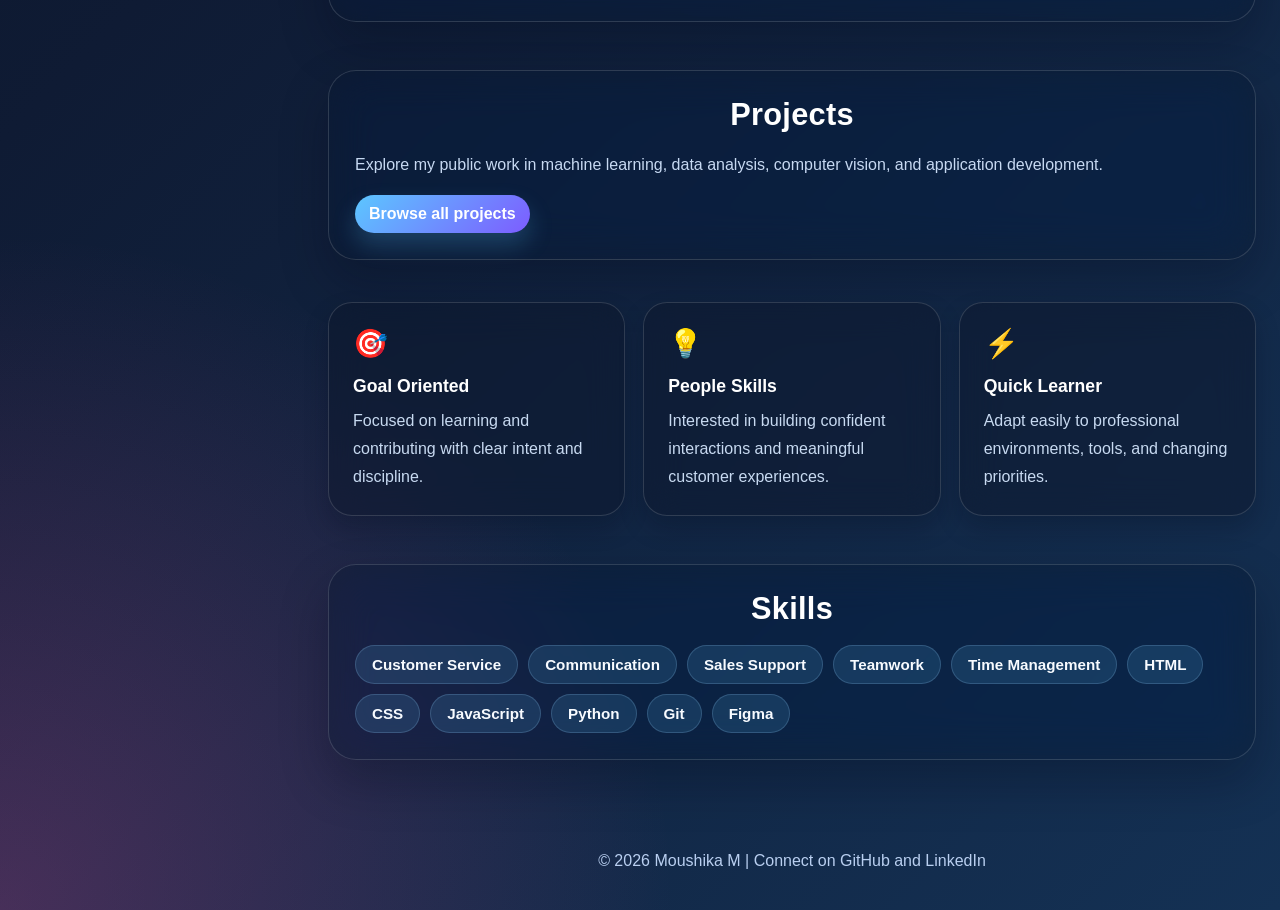
==== commit 8efbb3a7: "initial" ====
--- a/index.html
+++ b/index.html
@@ -21,7 +21,7 @@
         <a href="#about">ABOUT</a>
         <a href="#education">EDUCATION</a>
         <a href="#focus">STRENGTHS</a>
-        <a href="#projects">GITHUB</a>
+        <a href="projects.html">PROJECTS</a>
         <a href="#contact">CONTACT</a>
       </nav>
     </aside>
@@ -29,7 +29,7 @@
     <main class="page-wrapper">
       <section class="hero" id="home">
         <div class="hero-copy">
-          <div class="hero-label">Retail Sales Aspirant • Customer Experience</div>
+          <div class="hero-label">Web Developer</div>
           <h1>Moushika M</h1>
           <p class="hero-summary">
             I’m a motivated and people-oriented student with a growing interest in customer-facing roles,
@@ -140,26 +140,12 @@
 
       <section class="projects-card" id="projects">
         <div class="section-head">
-          <h2>GitHub Portfolio</h2>
+          <h2>Projects</h2>
         </div>
-        <div class="projects-grid">
-          <article class="project-card">
-            <h3>Personal Portfolio Project</h3>
-            <p>
-              This static portfolio is designed to present my profile, communication strengths,
-              and technical foundation in a polished format for professional opportunities.
-            </p>
-            <a href="https://github.com/Moushika652" class="project-link" target="_blank" rel="noopener noreferrer">Open GitHub Profile</a>
-          </article>
-          <article class="project-card">
-            <h3>Career Direction</h3>
-            <p>
-              I am building a profile that reflects both technical curiosity and strong customer-facing potential,
-              making me a suitable candidate for front-line retail and sales roles.
-            </p>
-            <a href="#contact" class="project-link project-link-secondary">Contact Me</a>
-          </article>
-        </div>
+        <p class="projects-teaser">
+          Explore my public work in machine learning, data analysis, computer vision, and application development.
+        </p>
+        <a href="projects.html" class="project-link">Browse all projects</a>
       </section>
 
       <section class="highlights-section">
--- a/style.css
+++ b/style.css
@@ -416,6 +416,71 @@
   gap: 16px;
 }
 
+.projects-page-heading {
+  padding: 34px 8px 12px;
+}
+
+.projects-page-heading .eyebrow {
+  margin: 0 0 10px;
+  color: #9ad7ff;
+  font-size: 0.85rem;
+  font-weight: 700;
+  text-transform: uppercase;
+}
+
+.projects-page-heading h1 {
+  margin: 0 0 12px;
+  color: #ffffff;
+  font-size: clamp(2.2rem, 4vw, 3.5rem);
+  line-height: 1.08;
+}
+
+.projects-page-heading p:last-child {
+  max-width: 62ch;
+  margin: 0;
+  color: #c8daf1;
+  line-height: 1.8;
+}
+
+.projects-page .projects-card {
+  margin-top: 0;
+}
+
+.projects-page .projects-grid {
+  grid-template-columns: repeat(2, minmax(0, 1fr));
+}
+
+.project-card {
+  display: flex;
+  flex-direction: column;
+  min-height: 230px;
+}
+
+.project-card .project-description {
+  flex: 1;
+}
+
+.project-tags {
+  display: flex;
+  flex-wrap: wrap;
+  gap: 8px;
+  margin: 0 0 14px;
+}
+
+.project-tags span {
+  padding: 5px 9px;
+  border: 1px solid rgba(159, 212, 255, 0.2);
+  border-radius: 999px;
+  color: #bcd6f3;
+  font-size: 0.78rem;
+}
+
+.projects-teaser {
+  margin: 0;
+  color: #c7d9f2;
+  line-height: 1.7;
+}
+
 .focus-item,
 .project-card {
   padding: 18px;
@@ -426,6 +491,7 @@
 }
 
 .focus-item h3,
+.project-card h2,
 .project-card h3 {
   margin: 0 0 8px;
   color: #f5fbff;
@@ -683,6 +749,10 @@
   .highlights-section {
     grid-template-columns: 1fr;
   }
+
+  .projects-page .projects-grid {
+    grid-template-columns: 1fr;
+  }
 }
 
 @media (max-width: 560px) {
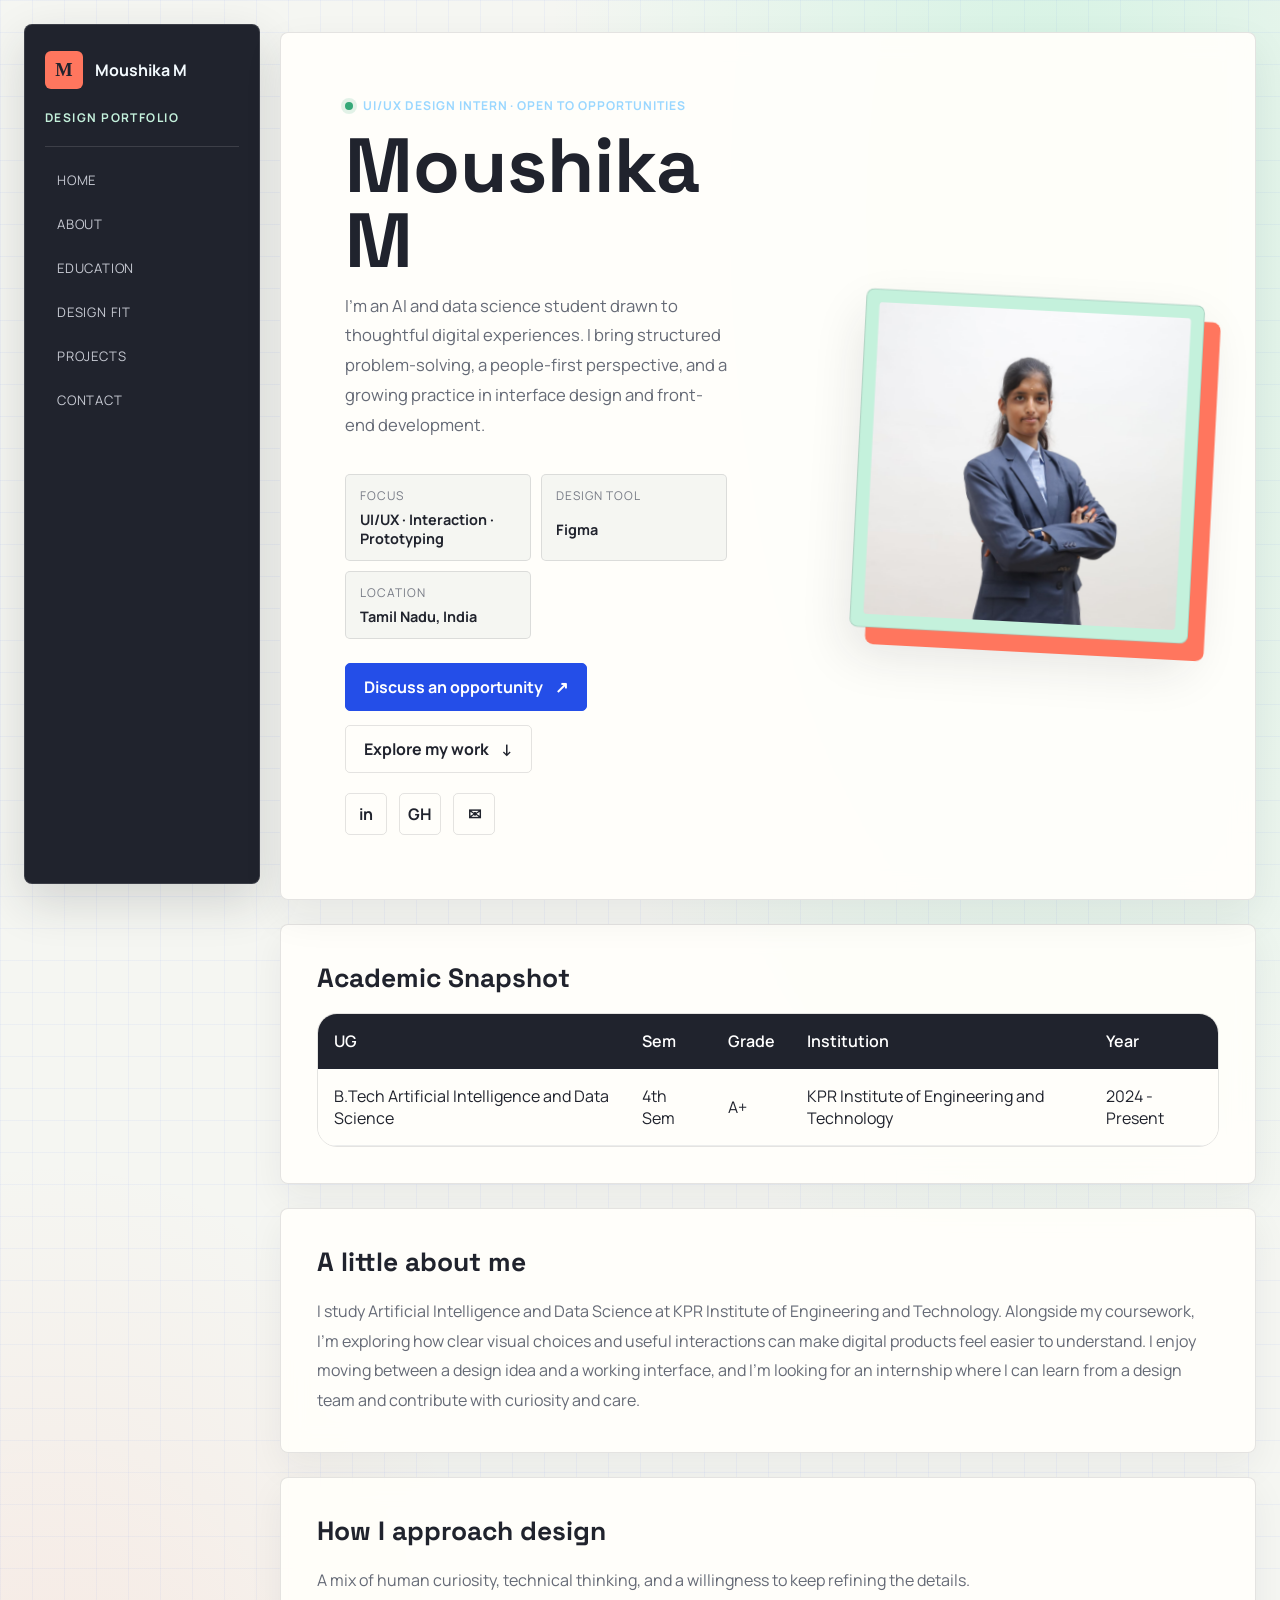
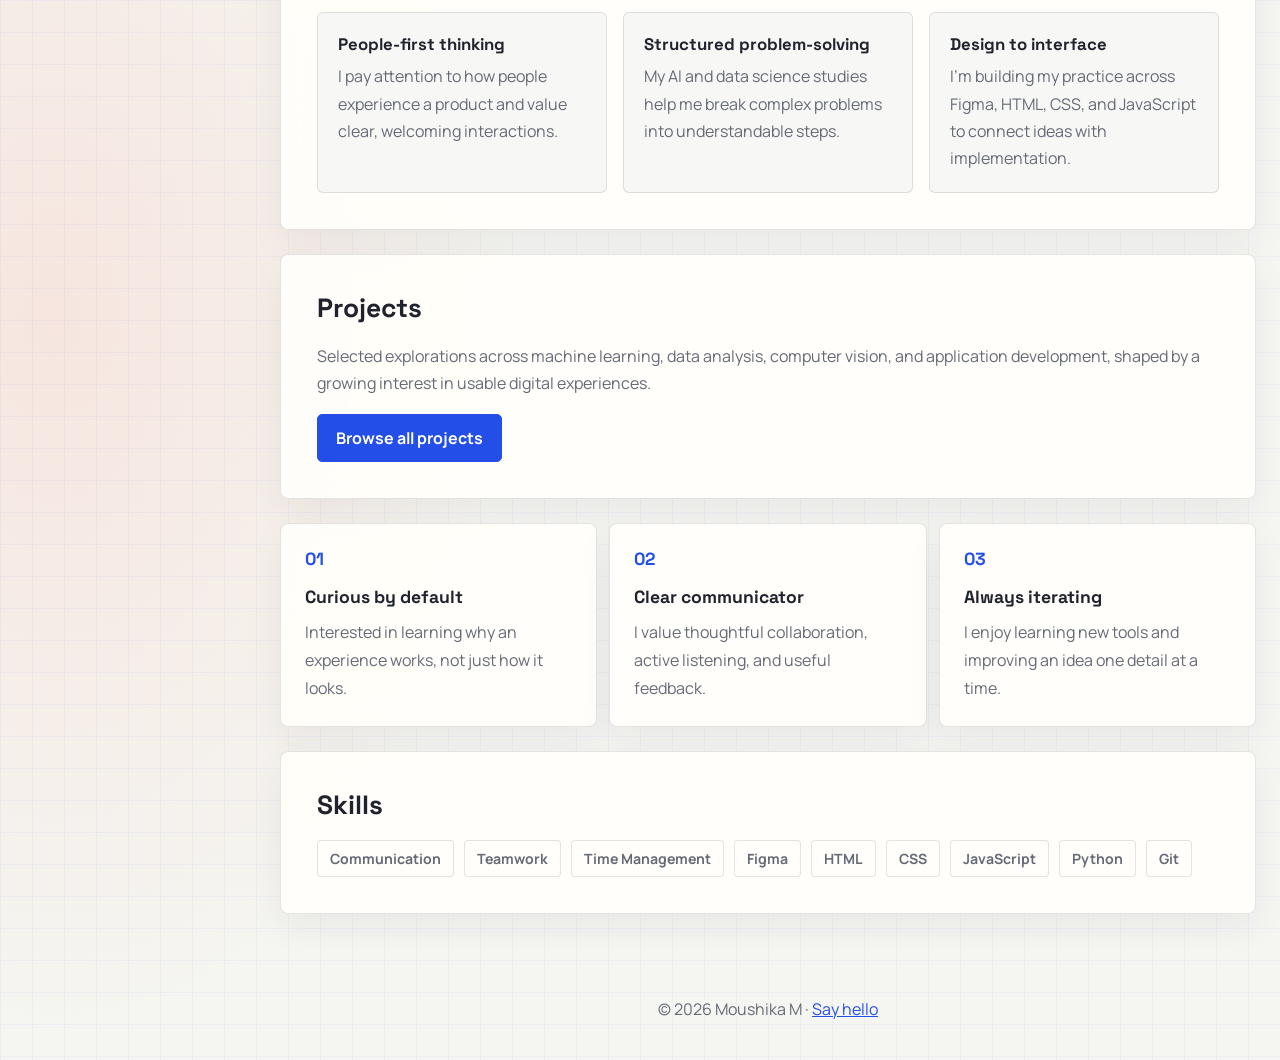
==== commit 15144fba: "initial" ====
--- a/index.html
+++ b/index.html
@@ -3,9 +3,11 @@
 <head>
   <meta charset="UTF-8">
   <meta name="viewport" content="width=device-width, initial-scale=1.0, viewport-fit=cover">
-  <title>http://moushika.com | Moushika M</title>
-  <link rel="canonical" href="http://moushika.com/">
-  <meta property="og:url" content="http://moushika.com/">
+  <title>Moushika M | UI/UX Design Intern</title>
+  <meta name="description" content="Moushika M is an AI and data science student exploring thoughtful UI/UX design, prototyping, and front-end development. Open to design internship opportunities.">
+  <link rel="preconnect" href="https://fonts.googleapis.com">
+  <link rel="preconnect" href="https://fonts.gstatic.com" crossorigin>
+  <link href="https://fonts.googleapis.com/css2?family=Manrope:wght@400;500;600;700&family=Space+Grotesk:wght@500;600;700&display=swap" rel="stylesheet">
   <link rel="stylesheet" href="style.css">
 </head>
 <body>
@@ -15,12 +17,12 @@
         <span class="brand-icon">M</span>
         <span>Moushika M</span>
       </div>
-      <div class="profile-title">Profile</div>
-      <nav class="main-nav">
+      <div class="profile-title">Design portfolio</div>
+      <nav class="main-nav" aria-label="Main navigation">
         <a href="#home">HOME</a>
         <a href="#about">ABOUT</a>
         <a href="#education">EDUCATION</a>
-        <a href="#focus">STRENGTHS</a>
+          <a href="#focus">DESIGN FIT</a>
         <a href="projects.html">PROJECTS</a>
         <a href="#contact">CONTACT</a>
       </nav>
@@ -29,25 +31,19 @@
     <main class="page-wrapper">
       <section class="hero" id="home">
         <div class="hero-copy">
-          <div class="hero-label">Web Developer</div>
+          <div class="hero-label"><span class="availability-dot" aria-hidden="true"></span> UI/UX DESIGN INTERN · OPEN TO OPPORTUNITIES</div>
           <h1>Moushika M</h1>
           <p class="hero-summary">
-            I’m a motivated and people-oriented student with a growing interest in customer-facing roles,
-            sales support, and service excellence. I enjoy creating positive first impressions,
-            communicating clearly, and combining digital confidence with a friendly, professional attitude.
+            I’m an AI and data science student drawn to thoughtful digital experiences. I bring structured problem-solving, a people-first perspective, and a growing practice in interface design and front-end development.
           </p>
           <div class="profile-meta">
             <div class="meta-row">
-              <span class="meta-title">DOB</span>
-              <span class="meta-value">02/02/2007</span>
+              <span class="meta-title">Focus</span>
+              <span class="meta-value">UI/UX · Interaction · Prototyping</span>
             </div>
             <div class="meta-row">
-              <span class="meta-title">Contact</span>
-              <span class="meta-value">97896 71499</span>
-            </div>
-            <div class="meta-row">
-              <span class="meta-title">Email</span>
-              <span class="meta-value">mmoushika63@email.com</span>
+              <span class="meta-title">Design tool</span>
+              <span class="meta-value">Figma</span>
             </div>
             <div class="meta-row">
               <span class="meta-title">Location</span>
@@ -56,8 +52,8 @@
           </div>
 
           <div class="hero-actions">
-            <a href="https://github.com/Moushika652" class="button" target="_blank" rel="noopener noreferrer">View GitHub</a>
-            <a href="#focus" class="button button-secondary">Why Me</a>
+            <a href="mailto:mmoushika63@email.com?subject=Design%20internship%20opportunity" class="button">Discuss an opportunity <span aria-hidden="true">↗</span></a>
+            <a href="projects.html" class="button button-secondary">Explore my work <span aria-hidden="true">↓</span></a>
           </div>
 
           <div class="social-list">
@@ -69,7 +65,7 @@
 
         <div class="hero-photo">
           <div class="photo-frame">
-            <img src="profile.jpeg" alt="Profile Picture">
+            <img src="profile.jpeg" alt="Portrait of Moushika M">
           </div>
         </div>
       </section>
@@ -104,36 +100,32 @@
 
       <section class="about-card" id="about">
         <div class="section-head">
-          <h2>About Me</h2>
+          <h2>A little about me</h2>
         </div>
         <p>
-          I am a focused and ambitious student with a strong interest in customer engagement,
-          communication, and service-oriented work. My academic foundation in AI and data science
-          has helped me develop structured thinking, digital fluency, and an eagerness to learn.
-          I am now looking to apply these strengths in a retail environment where I can contribute
-          with confidence, positivity, and professionalism.
+          I study Artificial Intelligence and Data Science at KPR Institute of Engineering and Technology. Alongside my coursework, I’m exploring how clear visual choices and useful interactions can make digital products feel easier to understand. I enjoy moving between a design idea and a working interface, and I’m looking for an internship where I can learn from a design team and contribute with curiosity and care.
         </p>
       </section>
 
       <section class="focus-card" id="focus">
         <div class="section-head">
-          <h2>Why This Role Fits Me</h2>
+          <h2>How I approach design</h2>
         </div>
         <p class="focus-intro">
-          I bring a service-minded attitude, comfort with learning quickly, and the ability to connect with people in a respectful and approachable way.
+          A mix of human curiosity, technical thinking, and a willingness to keep refining the details.
         </p>
         <div class="focus-grid">
           <article class="focus-item">
-            <h3>Customer First Mindset</h3>
-            <p>I value friendly, helpful interactions and understand the importance of creating trust with every customer.</p>
+            <h3>People-first thinking</h3>
+            <p>I pay attention to how people experience a product and value clear, welcoming interactions.</p>
           </article>
           <article class="focus-item">
-            <h3>Clear Communication</h3>
-            <p>I can present ideas confidently, listen actively, and respond professionally in dynamic environments.</p>
+            <h3>Structured problem-solving</h3>
+            <p>My AI and data science studies help me break complex problems into understandable steps.</p>
           </article>
           <article class="focus-item">
-            <h3>Adaptability</h3>
-            <p>I learn fast, stay positive under pressure, and can adjust smoothly to new team expectations and workflows.</p>
+            <h3>Design to interface</h3>
+            <p>I’m building my practice across Figma, HTML, CSS, and JavaScript to connect ideas with implementation.</p>
           </article>
         </div>
       </section>
@@ -143,26 +135,26 @@
           <h2>Projects</h2>
         </div>
         <p class="projects-teaser">
-          Explore my public work in machine learning, data analysis, computer vision, and application development.
+          Selected explorations across machine learning, data analysis, computer vision, and application development, shaped by a growing interest in usable digital experiences.
         </p>
         <a href="projects.html" class="project-link">Browse all projects</a>
       </section>
 
       <section class="highlights-section">
         <div class="highlight-card">
-          <div class="highlight-icon">🎯</div>
-          <h3>Goal Oriented</h3>
-          <p>Focused on learning and contributing with clear intent and discipline.</p>
+          <div class="highlight-icon" aria-hidden="true">01</div>
+          <h3>Curious by default</h3>
+          <p>Interested in learning why an experience works, not just how it looks.</p>
         </div>
         <div class="highlight-card">
-          <div class="highlight-icon">💡</div>
-          <h3>People Skills</h3>
-          <p>Interested in building confident interactions and meaningful customer experiences.</p>
+          <div class="highlight-icon" aria-hidden="true">02</div>
+          <h3>Clear communicator</h3>
+          <p>I value thoughtful collaboration, active listening, and useful feedback.</p>
         </div>
         <div class="highlight-card">
-          <div class="highlight-icon">⚡</div>
-          <h3>Quick Learner</h3>
-          <p>Adapt easily to professional environments, tools, and changing priorities.</p>
+          <div class="highlight-icon" aria-hidden="true">03</div>
+          <h3>Always iterating</h3>
+          <p>I enjoy learning new tools and improving an idea one detail at a time.</p>
         </div>
       </section>
 
@@ -171,24 +163,23 @@
           <h2>Skills</h2>
         </div>
         <div class="skills-list">
-          <span>Customer Service</span>
           <span>Communication</span>
-          <span>Sales Support</span>
           <span>Teamwork</span>
           <span>Time Management</span>
+          <span>Figma</span>
           <span>HTML</span>
           <span>CSS</span>
           <span>JavaScript</span>
           <span>Python</span>
           <span>Git</span>
-          <span>Figma</span>
         </div>
       </section>
 
       <footer class="footer" id="contact">
-        <p>© 2026 Moushika M | Connect on GitHub and LinkedIn</p>
+        <p>© 2026 Moushika M · <a href="mailto:mmoushika63@email.com">Say hello</a></p>
       </footer>
     </main>
   </div>
+  <script src="interactions.js" defer></script>
 </body>
 </html>
--- a/style.css
+++ b/style.css
@@ -806,3 +806,551 @@
     width: min(100%, 210px);
   }
 }
+
+:root {
+  color-scheme: light;
+  --panel: #fffefa;
+  --panel-strong: #ffffff;
+  --accent: #244ee8;
+  --accent-soft: #dce5ff;
+  --text: #20232d;
+  --muted: #656a76;
+  --border: rgba(32, 35, 45, 0.12);
+  --coral: #ff765e;
+  --mint: #c4f1dc;
+}
+
+body {
+  color: var(--text);
+  background-color: #f5f6f2;
+  background-image:
+    linear-gradient(rgba(36, 78, 232, 0.045) 1px, transparent 1px),
+    linear-gradient(90deg, rgba(36, 78, 232, 0.045) 1px, transparent 1px),
+    radial-gradient(ellipse at 82% 8%, rgba(196, 241, 220, 0.68), transparent 34%),
+    radial-gradient(ellipse at 4% 72%, rgba(255, 118, 94, 0.13), transparent 28%);
+  background-size: 32px 32px, 32px 32px, auto, auto;
+  font-family: "Manrope", "Avenir Next", Avenir, sans-serif;
+}
+
+body::before,
+body::after {
+  display: none;
+}
+
+.app-shell {
+  grid-template-columns: minmax(200px, 236px) minmax(0, 1fr);
+  gap: 20px;
+  max-width: 1380px;
+}
+
+.side-panel {
+  top: 20px;
+  gap: 20px;
+  min-height: calc(100vh - 40px);
+  padding: 26px 20px;
+  border-radius: 8px;
+  background: #20232d;
+  border: 1px solid rgba(255, 255, 255, 0.12);
+  box-shadow: 0 18px 48px rgba(32, 35, 45, 0.16);
+  backdrop-filter: none;
+}
+
+.side-panel:hover {
+  transform: none;
+  box-shadow: 0 22px 54px rgba(32, 35, 45, 0.2);
+}
+
+.brand {
+  letter-spacing: 0;
+}
+
+.brand-icon {
+  border-radius: 6px;
+  background: var(--coral);
+  color: #20232d;
+  box-shadow: none;
+  font-family: Georgia, serif;
+  font-size: 1.15rem;
+}
+
+.profile-title {
+  color: var(--mint);
+  font-size: 0.75rem;
+  letter-spacing: 0.12em;
+}
+
+.main-nav {
+  gap: 6px;
+  border-color: rgba(255, 255, 255, 0.13);
+}
+
+.main-nav a {
+  width: 100%;
+  color: #c6c9d2;
+  border-radius: 5px;
+  font-size: 0.82rem;
+  letter-spacing: 0.06em;
+}
+
+.main-nav a:hover,
+.main-nav a:focus-visible {
+  background: rgba(196, 241, 220, 0.12);
+  color: #fff;
+  transform: translateX(3px);
+}
+
+.page-wrapper {
+  gap: 16px;
+}
+
+.hero,
+.education-card,
+.about-card,
+.focus-card,
+.projects-card,
+.skills-card,
+.highlight-card {
+  border: 1px solid var(--border);
+  border-radius: 8px;
+  background: rgba(255, 254, 250, 0.94);
+  box-shadow: 0 16px 42px rgba(32, 35, 45, 0.07);
+  backdrop-filter: blur(12px);
+  -webkit-backdrop-filter: blur(12px);
+}
+
+.hero {
+  min-height: 540px;
+  gap: 44px;
+  padding: clamp(30px, 5vw, 68px);
+  border-radius: 8px;
+  background: rgba(255, 254, 250, 0.96);
+  transform-style: preserve-3d;
+  transition: transform 180ms ease-out, box-shadow 250ms ease;
+}
+
+.hero:hover {
+  box-shadow: 0 24px 58px rgba(32, 35, 45, 0.12);
+}
+
+.hero:hover {
+  transform: translateY(-3px);
+}
+
+.hero-label,
+.projects-page-heading .eyebrow {
+  color: #244ee8;
+  font-size: 0.76rem;
+  letter-spacing: 0.12em;
+  text-transform: uppercase;
+}
+
+.availability-dot {
+  width: 8px;
+  height: 8px;
+  border-radius: 50%;
+  background: #35a878;
+  box-shadow: 0 0 0 4px rgba(53, 168, 120, 0.14);
+}
+
+.hero h1,
+.projects-page-heading h1 {
+  color: var(--text);
+  font-family: "Space Grotesk", "Avenir Next", Avenir, sans-serif;
+  font-size: clamp(3rem, 6vw, 5.5rem);
+  letter-spacing: 0;
+  line-height: 0.98;
+}
+
+.hero-summary,
+.projects-page-heading p:last-child {
+  color: var(--muted);
+  font-size: 1.04rem;
+  line-height: 1.8;
+}
+
+.profile-meta {
+  gap: 10px;
+}
+
+.meta-row {
+  padding: 12px 14px;
+  border: 1px solid var(--border);
+  border-radius: 5px;
+  background: #f5f6f2;
+  box-shadow: none;
+}
+
+.meta-title {
+  color: #777b86;
+  font-size: 0.75rem;
+  text-transform: uppercase;
+  letter-spacing: 0.08em;
+}
+
+.meta-value {
+  color: var(--text);
+  font-size: 0.9rem;
+}
+
+.button,
+.project-link {
+  min-height: 46px;
+  gap: 12px;
+  padding: 12px 18px;
+  border: 1px solid var(--accent);
+  border-radius: 5px;
+  background: var(--accent);
+  color: #fff;
+  box-shadow: none;
+  transition: transform 180ms ease, background 180ms ease, box-shadow 180ms ease;
+}
+
+.button:hover,
+.project-link:hover {
+  transform: translateY(-2px);
+  background: #163dce;
+  box-shadow: 0 10px 22px rgba(36, 78, 232, 0.18);
+}
+
+.button-secondary,
+.project-link-secondary {
+  background: transparent;
+  color: var(--text);
+  border-color: var(--border);
+}
+
+.button-secondary:hover,
+.project-link-secondary:hover {
+  background: var(--accent-soft);
+  color: var(--text);
+}
+
+.social-list a {
+  width: 42px;
+  height: 42px;
+  border-radius: 5px;
+  background: transparent;
+  color: var(--text);
+  border-color: var(--border);
+  box-shadow: none;
+  backdrop-filter: none;
+}
+
+.social-list a:hover,
+.social-list a:focus-visible {
+  background: var(--mint);
+  color: var(--text);
+  box-shadow: none;
+}
+
+.hero-photo {
+  perspective: 900px;
+}
+
+.photo-frame {
+  position: relative;
+  width: min(100%, 330px);
+  max-width: 330px;
+  padding: 12px;
+  border: 1px solid rgba(32, 35, 45, 0.14);
+  border-radius: 8px;
+  background: var(--mint);
+  box-shadow: 16px 16px 0 var(--coral), 0 24px 50px rgba(32, 35, 45, 0.12);
+  transform: rotate(3deg) translateZ(24px);
+  transition: transform 350ms cubic-bezier(0.2, 0.8, 0.2, 1);
+  backdrop-filter: none;
+}
+
+.hero:hover .photo-frame {
+  transform: rotate(0) translateZ(40px) scale(1.015);
+}
+
+.photo-frame img {
+  border: 0;
+  border-radius: 4px;
+}
+
+.section-head {
+  justify-content: flex-start;
+}
+
+.section-head h2 {
+  color: var(--text);
+  font-family: "Space Grotesk", "Avenir Next", Avenir, sans-serif;
+  font-size: 1.65rem;
+  letter-spacing: 0;
+}
+
+.education-card,
+.about-card,
+.focus-card,
+.projects-card,
+.skills-card {
+  margin-top: 8px;
+  padding: clamp(22px, 3.2vw, 36px);
+  box-shadow: 0 14px 36px rgba(32, 35, 45, 0.06);
+}
+
+.education-card:hover,
+.about-card:hover,
+.focus-card:hover,
+.projects-card:hover,
+.skills-card:hover,
+.highlight-card:hover {
+  transform: translateY(-2px);
+  box-shadow: 0 20px 46px rgba(32, 35, 45, 0.1);
+}
+
+.focus-intro,
+.about-card p,
+.projects-teaser {
+  color: var(--muted);
+}
+
+.focus-item,
+.project-card {
+  padding: 20px;
+  border: 1px solid var(--border);
+  border-radius: 6px;
+  background: #f7f8f5;
+  backdrop-filter: none;
+  transition: transform 200ms ease, border-color 200ms ease, background 200ms ease;
+}
+
+.focus-item:hover,
+.project-card:hover {
+  transform: translateY(-4px);
+  border-color: rgba(36, 78, 232, 0.36);
+  background: #fff;
+}
+
+.focus-item h3,
+.project-card h2,
+.project-card h3,
+.highlight-card h3 {
+  color: var(--text);
+  font-family: "Space Grotesk", "Avenir Next", Avenir, sans-serif;
+}
+
+.focus-item p,
+.project-card p {
+  color: var(--muted);
+}
+
+.project-tags span {
+  border-color: rgba(36, 78, 232, 0.18);
+  border-radius: 4px;
+  color: #244ee8;
+}
+
+.education-table-wrap {
+  border: 1px solid var(--border);
+}
+
+th {
+  background: #20232d;
+}
+
+td {
+  background: #fffefa;
+  color: var(--text);
+}
+
+.highlights-section {
+  gap: 12px;
+  margin-top: 8px;
+}
+
+.highlight-card {
+  padding: 24px;
+  box-shadow: 0 14px 36px rgba(32, 35, 45, 0.06);
+  backdrop-filter: blur(12px);
+}
+
+.highlight-icon {
+  color: #244ee8;
+  font-family: "Space Grotesk", "Avenir Next", Avenir, sans-serif;
+  font-size: 1.1rem;
+  font-weight: 700;
+}
+
+.highlight-card p,
+.skills-list span {
+  color: var(--muted);
+}
+
+.skills-list span {
+  padding: 8px 12px;
+  border: 1px solid var(--border);
+  border-radius: 4px;
+  background: #fffefa;
+  font-size: 0.88rem;
+}
+
+.footer {
+  color: var(--muted);
+}
+
+.footer a {
+  color: #244ee8;
+}
+
+.projects-page-heading {
+  padding: 54px 12px 24px;
+}
+
+.projects-page-heading h1 {
+  max-width: 12ch;
+  font-size: clamp(2.8rem, 5vw, 4.5rem);
+}
+
+.projects-page .projects-card {
+  margin-top: 0;
+}
+
+.js-reveal {
+  opacity: 0;
+  transform: translateY(18px);
+  transition: opacity 600ms ease, transform 600ms cubic-bezier(0.2, 0.8, 0.2, 1);
+}
+
+.js-reveal.is-visible {
+  opacity: 1;
+  transform: translateY(0);
+}
+
+:focus-visible {
+  outline: 3px solid var(--coral);
+  outline-offset: 3px;
+}
+
+@media (max-width: 1080px) {
+  .app-shell {
+    grid-template-columns: minmax(0, 1fr);
+    gap: 16px;
+    padding: 16px;
+  }
+
+  .side-panel {
+    top: 0;
+    width: 100%;
+    min-height: auto;
+    margin-bottom: 0;
+  }
+
+  .hero {
+    min-height: auto;
+    flex-direction: column;
+    align-items: stretch;
+  }
+
+  .page-wrapper {
+    padding: 0 0 30px;
+  }
+}
+
+@media (max-width: 720px) {
+  .app-shell {
+    padding: 12px;
+  }
+
+  .side-panel {
+    padding: 20px;
+  }
+
+  .main-nav {
+    flex-direction: row;
+    flex-wrap: wrap;
+  }
+
+  .main-nav a {
+    width: auto;
+    flex: 1 1 30%;
+    text-align: center;
+    font-size: 0.75rem;
+  }
+
+  .hero {
+    gap: 30px;
+    padding: 26px;
+  }
+
+  .hero-photo {
+    order: -1;
+  }
+
+  .hero-actions {
+    flex-direction: row;
+    flex-wrap: wrap;
+  }
+
+  .button,
+  .button-secondary {
+    width: auto;
+  }
+
+  .profile-meta {
+    grid-template-columns: repeat(2, minmax(0, 1fr));
+  }
+
+  .education-card,
+  .about-card,
+  .focus-card,
+  .projects-card,
+  .skills-card,
+  .highlights-section {
+    margin-top: 8px;
+  }
+
+  .projects-page-heading {
+    padding: 34px 8px 12px;
+  }
+}
+
+@media (max-width: 480px) {
+  .app-shell {
+    padding: 10px;
+  }
+
+  .hero {
+    padding: 20px;
+  }
+
+  .hero h1 {
+    font-size: 2.8rem;
+  }
+
+  .hero-actions {
+    align-items: stretch;
+    flex-direction: column;
+  }
+
+  .button,
+  .button-secondary {
+    width: 100%;
+  }
+
+  .profile-meta {
+    grid-template-columns: 1fr;
+  }
+
+  .main-nav a {
+    flex-basis: 45%;
+  }
+}
+
+@media (prefers-reduced-motion: reduce) {
+  *,
+  *::before,
+  *::after {
+    scroll-behavior: auto !important;
+    animation-duration: 0.01ms !important;
+    animation-iteration-count: 1 !important;
+    transition-duration: 0.01ms !important;
+  }
+
+  .js-reveal {
+    opacity: 1;
+    transform: none;
+  }
+}
